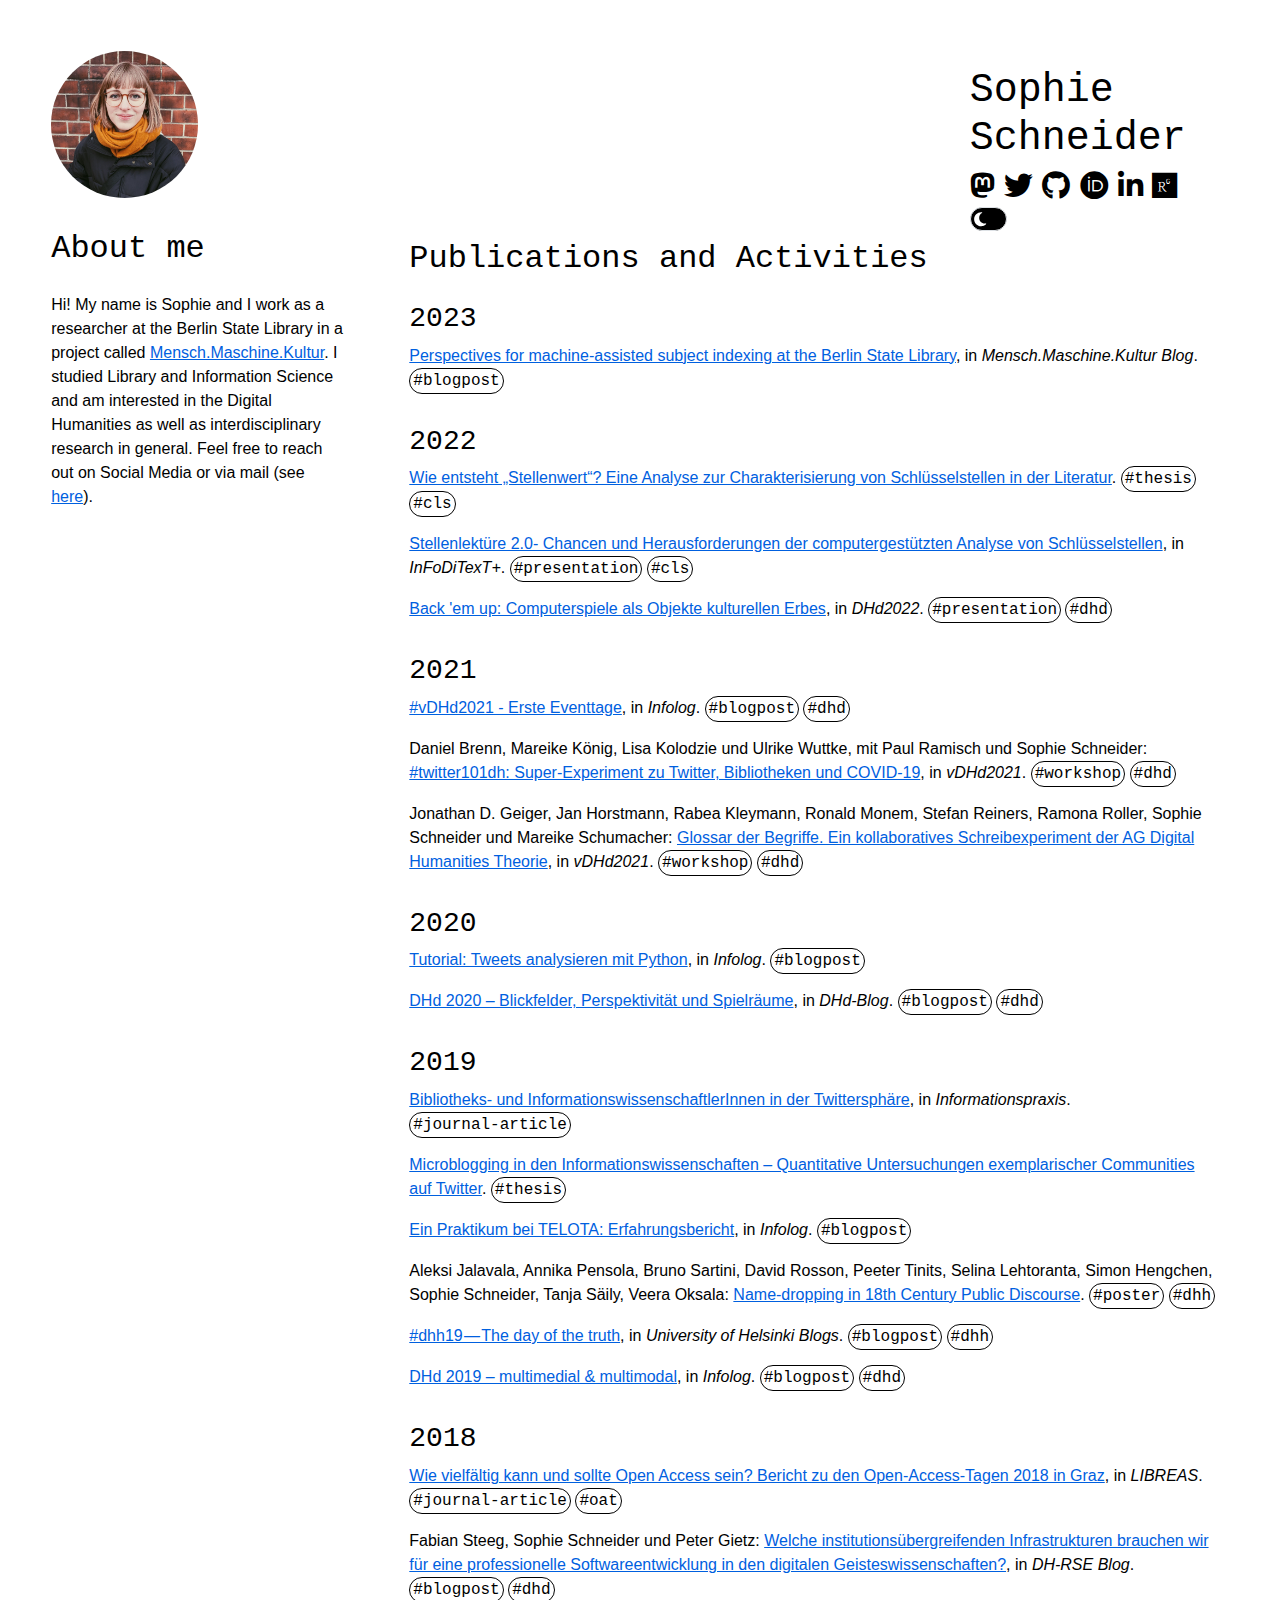
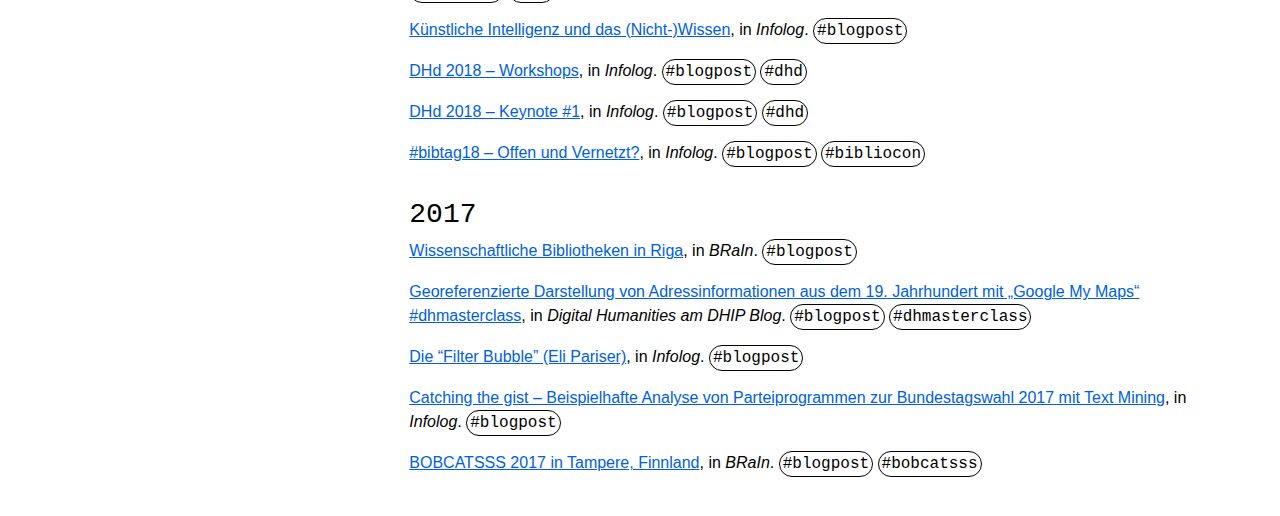
==== index.html @ f9957d4c "reset light-switch on reload using autocomplete=off (Firefox)" ====
<!doctype html>
<html lang="en">
  <head>
    <meta charset="utf-8">
    <meta name="viewport" content="width=device-width, initial-scale=1">
    <link href="https://cdn.jsdelivr.net/npm/bootstrap@5.1.3/dist/css/bootstrap.min.css" rel="stylesheet">
    <link href="https://cdnjs.cloudflare.com/ajax/libs/font-awesome/6.1.1/css/all.min.css" rel="stylesheet">
    <link rel="stylesheet" href="style.css">
    <title>Sophie Schneider</title>
  </head>
  <body class="light-mode">
    <div class="header">
      <h1 id="name">Sophie Schneider</h1>
      <div class="social-media-icons">
        <a class="internal-link light-mode" href='https://mastodon.social/@BibWiss' target='_blank'><i class='fa-brands fa-mastodon'></i></a>
        <a class="internal-link light-mode" href='https://twitter.com/bibwiss' target='_blank'><i class='fa-brands fa-twitter'></i></a>
        <a class="internal-link light-mode" href='https://github.com/bibwiss' target='_blank'><i class='fa-brands fa-github'></i></a>
        <a class="internal-link light-mode" href=' https://orcid.org/0000-0002-8303-1798 ' target='_blank'><i class='fa-brands fa-orcid'></i></a>
        <a class="internal-link light-mode" href='http://www.linkedin.com/in/sophie-schneider-b72428150' target='_blank'><i class='fa-brands fa-linkedin-in'></i></a>
        <a class="internal-link light-mode" href=' https://www.researchgate.net/profile/Sophie-Schneider-15 ' target='_blank'><i class='fa-brands fa-researchgate'></i></a>
        <div class="form-check form-switch">
          <input class="form-check-input" type="checkbox" role="switch" id="flexSwitchCheckDefault" class="light" autocomplete="off">
        </div>
      </div>
    </div>
    <div class="description-index">
    <img src="img/sophie_2020_profilbild.jpeg" alt="profile picture" id="img_profile">
    <figcaption class="bio-short">
      <h2>About me</h2>
      <p id="introduction">Hi! My name is Sophie and I work as a researcher at the Berlin State Library in a project called <a href="https://mmk.sbb.berlin/?lang=en" target="_blank">Mensch.Maschine.Kultur</a>. I studied Library and Information Science and am interested in the Digital Humanities as well as interdisciplinary research in general. Feel free to reach out on Social Media or via mail (see <a href="https://mmk.sbb.berlin/contact/?lang=en" target="_blank">here</a>).</p></figcaption>
    </div>
    <div class="container">

      <div id="app" class="row rounded firstrow"><h2>Publications and Activities</h2></div>
      
    <script src="index.js"></script>
    
  </body>
</html>
---- style.css ----
/*basic settings*/

body {
    padding: 4%;
    box-sizing: border-box;
    min-height: 100vh;
    font-family: Arial;
}

body.light-mode {
    background-color: white;
    color: black;
}

body.dark-mode {
    background-color: #15141a;
    color: white;
}

/*divs*/
.container{
    border-radius: 15px;
    width: 70%;
    margin-left: 30%;
}

.firstrow {
    margin-left: -1.2rem;
}

.row {
    font-family: Arial;
}

@media screen and (max-width: 700px)  {
    .description, .description-index {
        width: 100%!important;
        height: 100%!important;
        position: relative !important;
    }
    .container{
        width: 100%;
        margin-left: 0%;
    }
    .header{
        width: 40%!important;
    }
    .bio-short{
        margin: 2%;
        padding-top: 0rem !important;
    }
    .description > h1, .description > p {
        position: relative!important;
        float:none!important;
        margin-left: 4%!important;
        width: 95%!important;
    }

    #img_profile{
        margin-top: .5rem;
        width: 25% !important;
        height: 25% !important;
        margin-left: .5rem;
    }

    .social-media-icons {
        margin-top: 25%;
        width: 300%;
        margin-left: -140%;
    }

    .fa-brands {
        width: 8% !important;
        margin-right: .8rem !important;
    }
}

.description {
    width: 25%;
    height: 25%;
    position:fixed;
    word-wrap: break-word;
}

.description-index {
    width: 25%;
    height: 25%;
    margin-bottom: 3.5%;
}

.bio-short {
    float: left;
    padding-top: 1rem;
    font-family: Arial;
}

#introduction {
    padding-top: 1rem;
}

/*title/header*/

.header{
    float:right;
    width: 20%;
    margin-right: 2%;
}

h1, h2, h3, h4, h5, h6 {
    font-weight: 500;
    font-family: monospace;
    margin-top: 1rem;
}

/*links*/

a {
    color: #0060df;
}

a:hover, a.internal-link:hover, a.internal-link.dark-mode:hover {
    color: #0250bb;
}

a.internal-link {
    color:black;
}

a.internal-link.dark-mode {
    color: white
}

/*publication entries*/

.publisher {
    font-style: italic;
}

.hashtag {
    border-radius: 15px;
    border-width: thin;
    border-style: solid;
    padding: 3px;
    white-space: nowrap;
    font-family: monospace;
}

.hashtag::before {
    content: "#";
}

.hashtag.dark-mode {
    border-color: white;
}

.hashtag.light-mode {
    border-color: black;
}

.hashtag:hover {
    cursor:pointer;
}

/*filtering*/

.hide-pub {
    display: none;
}

.light-mode.active {
    color:white;
    background-color: black;
}

.dark-mode.active {
    color: #04141d;
    background-color: white;
}

/*images*/

#img_profile{
    height: 50%;
    width: 50%;
    border-radius: 50%;
    display: block;
    margin-right: auto;
}

/*buttons/icons*/

.social-buttons a {
    box-shadow: none;
}

.social-buttons a::after {
    content: "";
}

.social-buttons button {
    background-color: #30dcff;
    display: inline !important;
}

.social-buttons button:hover {
    background-color: white;
    color: #04141d;
}

.fa-brands {
    font-size: 1.8rem !important;
    margin-right: .3rem;
}

/*light-switch*/
/*light-mode*/
#flexSwitchCheckDefault {
    height: 1.5rem;
    width: 2.3rem;
    background-color: black;
    background-image: url("data:image/svg+xml, <svg xmlns='http://www.w3.org/2000/svg' viewBox='-100 -100 700 700' fill='white'><!--! Font Awesome Pro 6.4.0 by @fontawesome - https://fontawesome.com License - https://fontawesome.com/license (Commercial License) Copyright 2023 Fonticons, Inc. --><path d='M223.5 32C100 32 0 132.3 0 256S100 480 223.5 480c60.6 0 115.5-24.2 155.8-63.4c5-4.9 6.3-12.5 3.1-18.7s-10.1-9.7-17-8.5c-9.8 1.7-19.8 2.6-30.1 2.6c-96.9 0-175.5-78.8-175.5-176c0-65.8 36-123.1 89.3-153.3c6.1-3.5 9.2-10.5 7.7-17.3s-7.3-11.9-14.3-12.5c-6.3-.5-12.6-.8-19-.8z'/></svg>");
    background-origin: content-box;
}

/*dark-mode*/
input[type="checkbox"]:checked {
    height: 1.7rem;
    width: 3rem;
    background-color: white !important;
    border-color: white !important;
    background-image: url("data:image/svg+xml, <svg xmlns='http://www.w3.org/2000/svg' fill='%2304141d' viewBox='-100 -100 700 700'><!--! Font Awesome Pro 6.4.0 by @fontawesome - https://fontawesome.com License - https://fontawesome.com/license (Commercial License) Copyright 2023 Fonticons, Inc. --><path d='M361.5 1.2c5 2.1 8.6 6.6 9.6 11.9L391 121l107.9 19.8c5.3 1 9.8 4.6 11.9 9.6s1.5 10.7-1.6 15.2L446.9 256l62.3 90.3c3.1 4.5 3.7 10.2 1.6 15.2s-6.6 8.6-11.9 9.6L391 391 371.1 498.9c-1 5.3-4.6 9.8-9.6 11.9s-10.7 1.5-15.2-1.6L256 446.9l-90.3 62.3c-4.5 3.1-10.2 3.7-15.2 1.6s-8.6-6.6-9.6-11.9L121 391 13.1 371.1c-5.3-1-9.8-4.6-11.9-9.6s-1.5-10.7 1.6-15.2L65.1 256 2.8 165.7c-3.1-4.5-3.7-10.2-1.6-15.2s6.6-8.6 11.9-9.6L121 121 140.9 13.1c1-5.3 4.6-9.8 9.6-11.9s10.7-1.5 15.2 1.6L256 65.1 346.3 2.8c4.5-3.1 10.2-3.7 15.2-1.6zM160 256a96 96 0 1 1 192 0 96 96 0 1 1 -192 0zm224 0a128 128 0 1 0 -256 0 128 128 0 1 0 256 0z'/></svg>") !important;
    background-origin: content-box;
}
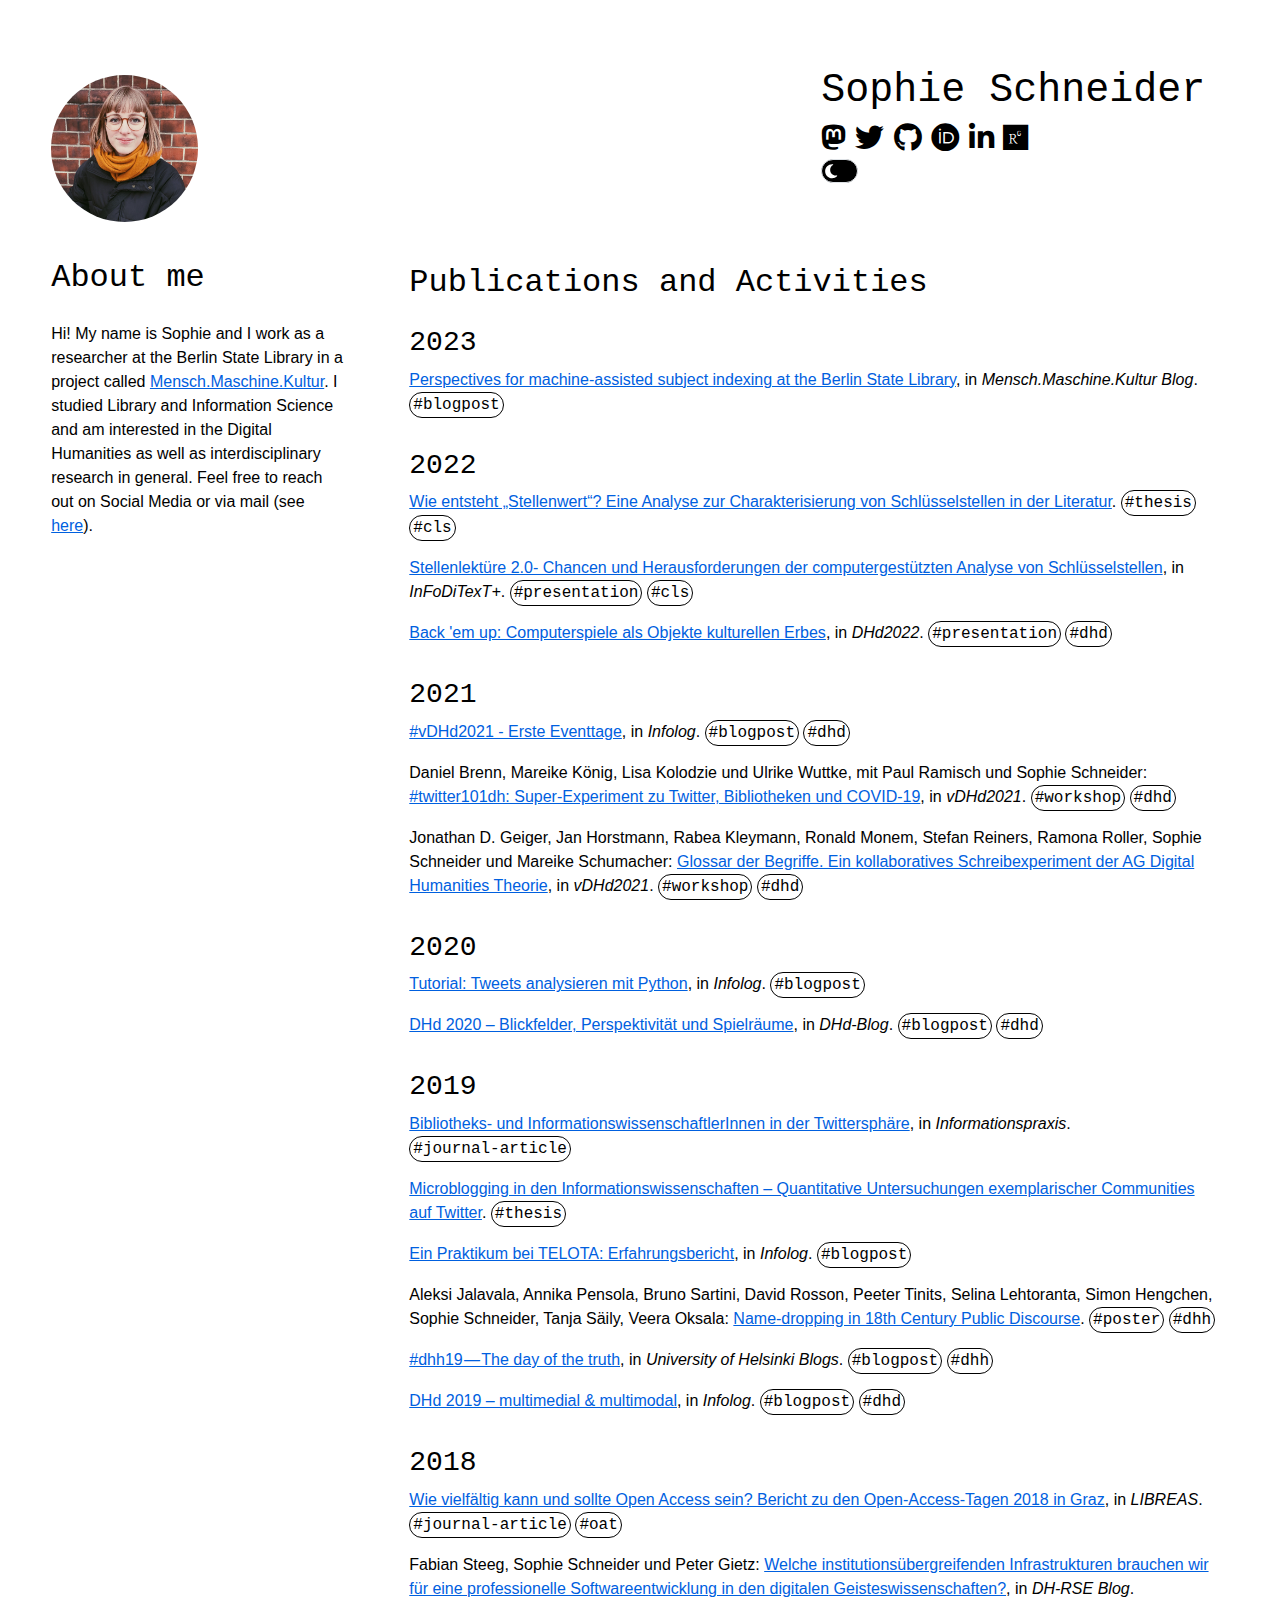
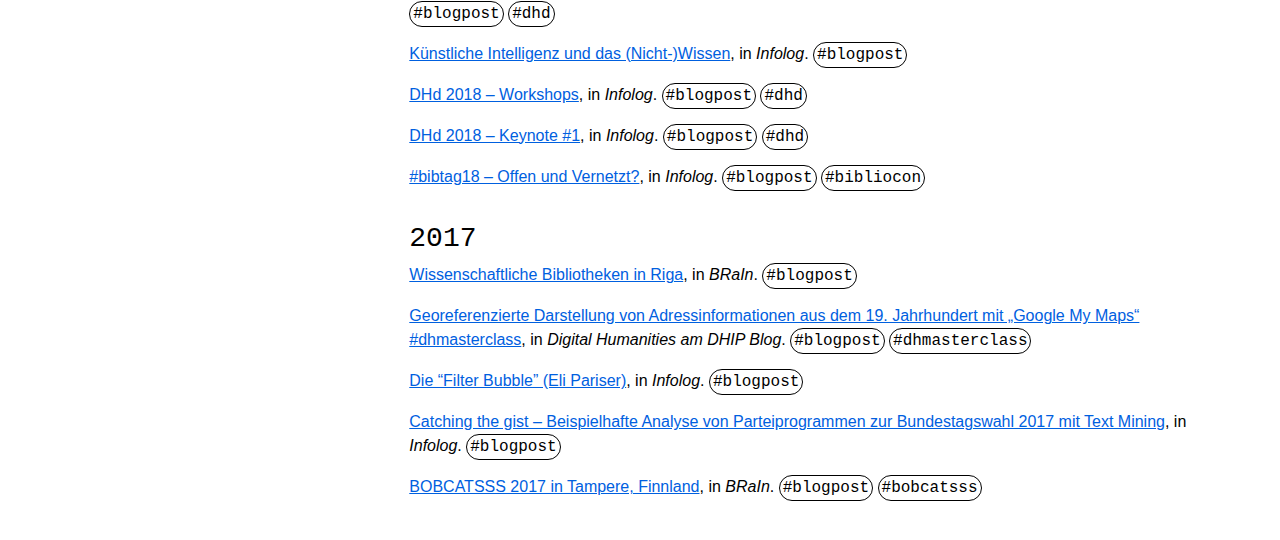
==== commit 4958d546: "update style for other display sizes" ====
--- a/index.html
+++ b/index.html
@@ -23,6 +23,7 @@
         </div>
       </div>
     </div>
+    <div class="content">
     <div class="description-index">
     <img src="img/sophie_2020_profilbild.jpeg" alt="profile picture" id="img_profile">
     <figcaption class="bio-short">
@@ -32,7 +33,8 @@
     <div class="container">
 
       <div id="app" class="row rounded firstrow"><h2>Publications and Activities</h2></div>
-      
+    </div>
+
     <script src="index.js"></script>
     
   </body>
--- a/style.css
+++ b/style.css
@@ -32,7 +32,7 @@
     font-family: Arial;
 }
 
-@media screen and (max-width: 700px)  {
+@media screen and (max-width: 480px)  {
     .description, .description-index {
         width: 100%!important;
         height: 100%!important;
@@ -57,7 +57,7 @@
     }
 
     #img_profile{
-        margin-top: .5rem;
+        margin-top: -1rem;
         width: 25% !important;
         height: 25% !important;
         margin-left: .5rem;
@@ -90,7 +90,7 @@
 
 .bio-short {
     float: left;
-    padding-top: 1rem;
+    padding-top: 1.3rem;
     font-family: Arial;
 }
 
@@ -98,12 +98,19 @@
     padding-top: 1rem;
 }
 
+@media screen and (min-width: 480px) and (max-width: 900px) {
+    .bio-short {padding-top: .5rem;}
+}
+
 /*title/header*/
 
 .header{
     float:right;
-    width: 20%;
     margin-right: 2%;
+}
+
+.content {
+    margin-top: 1.5rem;
 }
 
 h1, h2, h3, h4, h5, h6 {
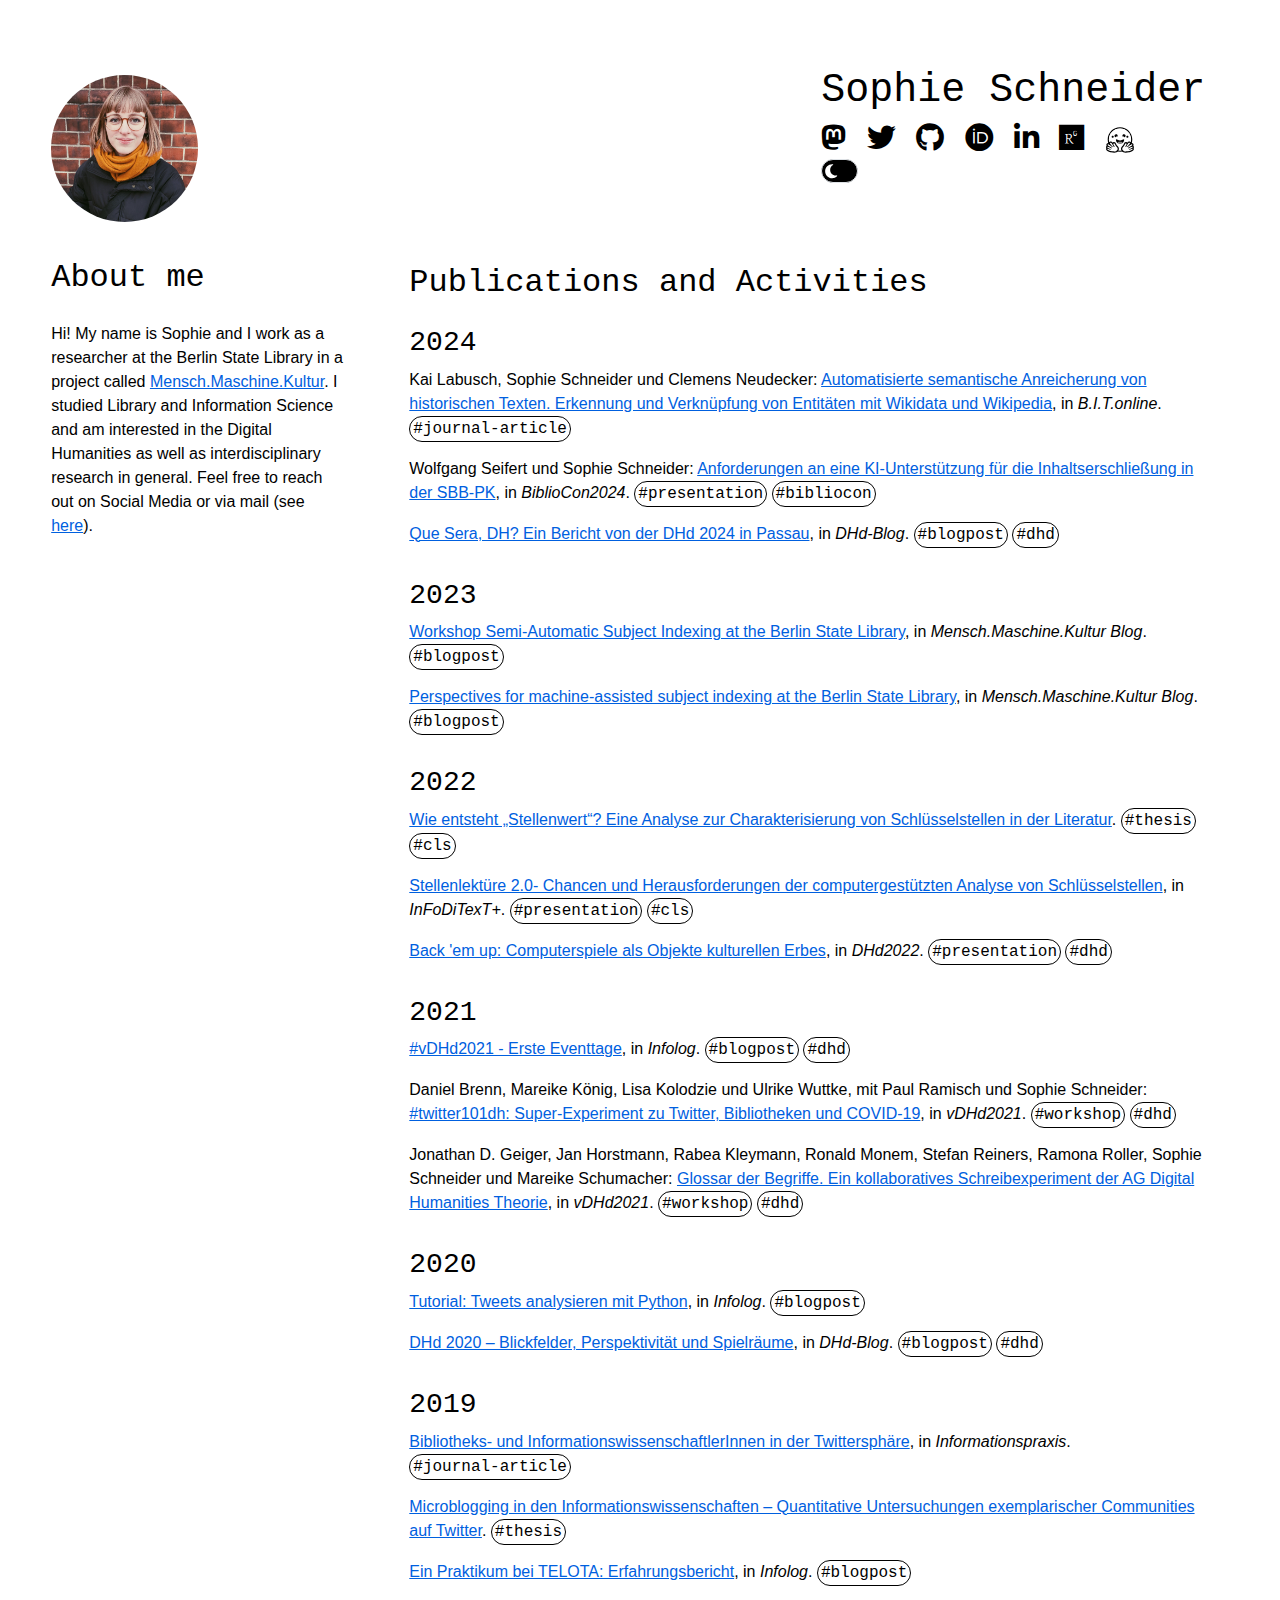
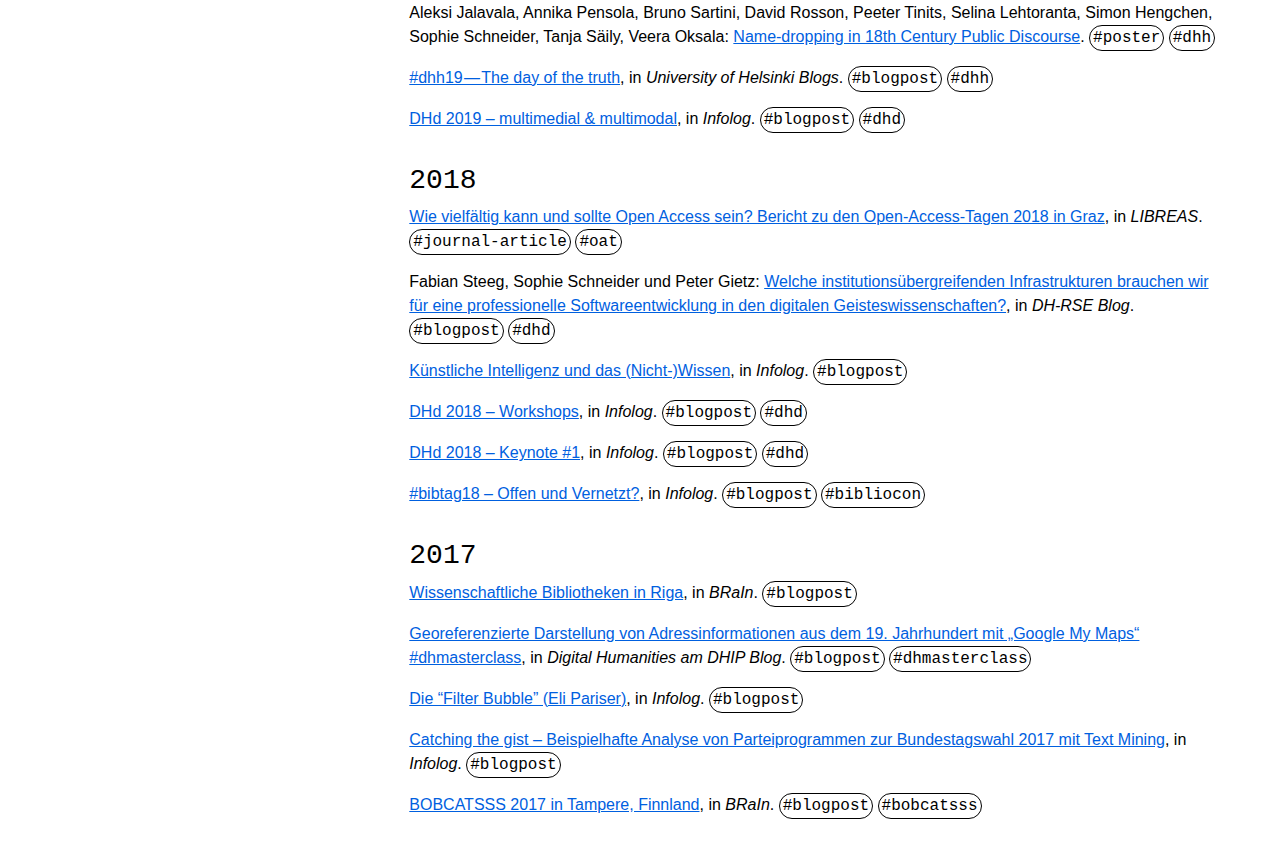
==== commit 202b1a07: "Add HuggingFace icon" ====
--- a/index.html
+++ b/index.html
@@ -18,6 +18,25 @@
         <a class="internal-link light-mode" href=' https://orcid.org/0000-0002-8303-1798 ' target='_blank'><i class='fa-brands fa-orcid'></i></a>
         <a class="internal-link light-mode" href='http://www.linkedin.com/in/sophie-schneider-b72428150' target='_blank'><i class='fa-brands fa-linkedin-in'></i></a>
         <a class="internal-link light-mode" href=' https://www.researchgate.net/profile/Sophie-Schneider-15 ' target='_blank'><i class='fa-brands fa-researchgate'></i></a>
+        <a class="internal-link light-mode" href='https://huggingface.co/bibwiss' target='_blank'>
+          <!-- start HF logo (svg) -->
+          <svg width="30" height="30" viewBox="0 0 500 463" fill="none" xmlns="http://www.w3.org/2000/svg">
+            <path class="path-hover" d="M496.592 369.699C500.563 381.093 499.61 393.227 494.315 403.778C490.503 411.48 485.05 417.441 478.379 422.769C470.331 429.099 460.324 434.48 448.253 439.65C433.852 445.77 416.274 451.52 408.226 453.63C387.63 458.958 367.829 462.334 347.762 462.493C319.066 462.756 294.34 456.004 276.762 438.753C267.656 439.861 258.443 440.494 249.178 440.494C240.389 440.494 231.706 439.967 223.076 438.912C205.445 456.057 180.825 462.756 152.234 462.493C132.168 462.334 112.366 458.958 91.7177 453.63C83.7229 451.52 66.145 445.77 51.7439 439.65C39.6723 434.48 29.6656 429.099 21.6708 422.769C14.9467 417.441 9.49334 411.48 5.68127 403.778C0.439661 393.227 -0.566304 381.093 3.45755 369.699C-0.248631 360.994 -1.20165 351.024 1.71035 339.998C3.03399 334.987 5.20476 330.344 7.95792 326.229C7.37552 324.067 6.89901 321.851 6.58134 319.424C4.56941 304.97 9.59923 291.781 19.0765 281.547C23.7357 276.43 28.7655 272.895 34.0071 270.627C30.1421 254.273 28.1302 237.445 28.1302 220.247C28.1302 98.5969 127.085 0 249.178 0C291.111 0 330.343 11.6058 363.805 31.8633C369.84 35.5561 375.77 39.5126 381.436 43.7329C384.242 45.8431 387.048 48.006 389.748 50.2744C392.501 52.49 395.201 54.8112 397.796 57.1851C405.632 64.3069 412.991 71.9562 419.715 80.133C421.992 82.8235 424.163 85.6194 426.28 88.4681C430.569 94.1128 434.54 99.9685 438.193 106.035C443.752 115.109 448.623 124.604 452.859 134.469C455.665 141.064 458.101 147.816 460.271 154.727C463.501 165.067 465.99 175.723 467.684 186.696C468.213 190.336 468.69 194.028 469.06 197.721C469.802 205.107 470.225 212.598 470.225 220.247C470.225 237.234 468.213 253.904 464.454 269.994C470.278 272.262 475.784 275.955 480.92 281.547C490.397 291.781 495.427 305.022 493.415 319.477C493.098 321.851 492.621 324.067 492.039 326.229C494.792 330.344 496.963 334.987 498.286 339.998C501.198 351.024 500.245 360.994 496.592 369.699Z" fill="white"/>
+            <path d="M433.839 221.75C433.839 120.838 351.531 39.0323 250 39.0323C148.469 39.0323 66.1613 120.838 66.1613 221.75C66.1613 322.662 148.469 404.468 250 404.468C351.531 404.468 433.839 322.662 433.839 221.75ZM45 221.75C45 109.222 136.782 18 250 18C363.218 18 455 109.222 455 221.75C455 334.278 363.218 425.5 250 425.5C136.782 425.5 45 334.278 45 221.75Z" fill="black"/>
+            <path d="M250 405.5C352.173 405.5 435 323.232 435 221.75C435 120.268 352.173 38 250 38C147.827 38 65 120.268 65 221.75C65 323.232 147.827 405.5 250 405.5Z" fill="white"/>
+            <path d="M202.198 404.174C216.789 383.118 215.755 367.316 195.735 347.627C175.715 327.943 164.062 299.145 164.062 299.145C164.062 299.145 159.709 282.419 149.794 283.958C139.88 285.497 132.6 310.492 153.368 325.783C174.135 341.069 149.232 351.456 141.242 337.099C133.252 322.741 111.435 285.831 100.121 278.772C88.8117 271.713 80.8483 275.668 83.5151 290.218C86.182 304.769 133.48 340.036 128.878 347.668C124.276 355.296 108.058 338.7 108.058 338.7C108.058 338.7 57.3079 293.255 46.2587 305.097C35.2096 316.94 54.641 326.863 82.3328 343.359C110.03 359.85 112.177 364.206 108.248 370.446C104.314 376.685 43.1836 325.971 37.4417 347.47C31.705 368.969 99.8291 375.209 95.6247 390.051C91.4203 404.899 47.6372 361.958 38.6823 378.689C29.7221 395.425 100.465 415.088 101.038 415.234C123.889 421.067 181.924 433.426 202.198 404.174Z" fill="white"/>
+            <path d="M90.9935 255C82.4744 255 74.8603 258.477 69.551 264.784C66.2675 268.69 62.8367 274.986 62.5578 284.414C58.985 283.394 55.5489 282.824 52.3391 282.824C44.183 282.824 36.8163 285.93 31.6069 291.573C24.9137 298.815 21.9407 307.715 23.2351 316.62C23.8508 320.861 25.2768 324.663 27.4079 328.182C22.9142 331.795 19.6044 336.826 18.0047 342.876C16.7524 347.619 15.4685 357.497 22.1722 367.673C21.746 368.337 21.3461 369.027 20.9725 369.733C16.9418 377.336 16.684 385.927 20.2411 393.928C25.6346 406.054 39.0368 415.608 65.0625 425.863C81.2536 432.242 96.0661 436.321 96.1976 436.357C117.603 441.874 136.962 444.677 153.721 444.677C184.525 444.677 206.578 435.301 219.27 416.811C239.697 387.036 236.776 359.803 210.346 333.552C195.717 319.026 185.993 297.607 183.967 292.906C179.884 278.986 169.086 263.513 151.138 263.513H151.133C149.622 263.513 148.096 263.633 146.592 263.869C138.73 265.097 131.858 269.595 126.949 276.361C121.65 269.814 116.504 264.606 111.847 261.667C104.827 257.243 97.813 255 90.9935 255ZM90.9935 275.917C93.6771 275.917 96.9553 277.051 100.57 279.331C111.794 286.406 133.452 323.403 141.382 337.793C144.039 342.614 148.581 344.654 152.669 344.654C160.783 344.654 167.118 336.638 153.411 326.451C132.8 311.124 140.03 286.072 149.87 284.529C150.301 284.461 150.727 284.43 151.138 284.43C160.083 284.43 164.03 299.751 164.03 299.751C164.03 299.751 175.595 328.616 195.465 348.346C215.334 368.08 216.36 383.919 201.879 405.024C192.002 419.415 173.096 421.292 153.721 421.292C133.626 421.292 112.99 417.772 101.445 414.796C100.877 414.65 30.7019 396.255 39.5946 379.48C41.089 376.661 43.5516 375.532 46.6509 375.532C59.1744 375.532 81.9535 394.054 91.746 394.054C93.935 394.054 95.5662 392.371 96.1976 390.112C100.555 374.522 32.6646 369.738 38.3633 348.189C39.3683 344.377 42.094 342.829 45.9248 342.834C62.4737 342.834 99.6021 371.756 107.385 371.756C107.979 371.756 108.405 371.584 108.637 371.218C112.536 364.964 110.74 359.872 83.257 343.343C55.7738 326.808 36.1428 317.588 47.114 305.718C48.3768 304.347 50.1659 303.741 52.3391 303.741C69.0248 303.746 108.447 339.398 108.447 339.398C108.447 339.398 119.087 350.395 125.523 350.395C127.001 350.395 128.259 349.815 129.111 348.382C133.673 340.737 86.7366 305.388 84.0898 290.804C82.2955 280.921 85.3474 275.917 90.9935 275.917Z" fill="black"/>
+            <path d="M296.9 404.174C282.31 383.118 283.343 367.316 303.363 347.627C323.383 327.943 335.037 299.145 335.037 299.145C335.037 299.145 339.39 282.419 349.304 283.958C359.219 285.497 366.498 310.492 345.731 325.783C324.963 341.069 349.866 351.456 357.856 337.099C365.846 322.741 387.663 285.831 398.978 278.772C410.287 271.713 418.25 275.668 415.583 290.218C412.916 304.769 365.618 340.036 370.22 347.668C374.822 355.296 391.041 338.7 391.041 338.7C391.041 338.7 441.791 293.255 452.84 305.097C463.889 316.94 444.457 326.863 416.766 343.359C389.068 359.85 386.921 364.206 390.85 370.446C394.784 376.685 455.915 325.971 461.657 347.47C467.393 368.969 399.269 375.209 403.474 390.051C407.678 404.899 451.461 361.958 460.416 378.689C469.376 395.425 398.633 415.088 398.06 415.234C375.209 421.067 317.175 433.426 296.9 404.174Z" fill="white"/>
+            <path d="M408.105 255C416.624 255 424.238 258.477 429.547 264.784C432.831 268.69 436.262 274.986 436.541 284.414C440.113 283.394 443.549 282.824 446.759 282.824C454.915 282.824 462.282 285.93 467.491 291.573C474.185 298.815 477.158 307.715 475.863 316.62C475.248 320.861 473.822 324.663 471.69 328.182C476.184 331.795 479.494 336.826 481.094 342.876C482.346 347.619 483.63 357.497 476.926 367.673C477.352 368.337 477.752 369.027 478.126 369.733C482.157 377.336 482.414 385.927 478.857 393.928C473.464 406.054 460.062 415.608 434.036 425.863C417.845 432.242 403.032 436.321 402.901 436.357C381.495 441.874 362.136 444.677 345.377 444.677C314.573 444.677 292.52 435.301 279.829 416.811C259.402 387.036 262.322 359.803 288.753 333.552C303.381 319.026 313.105 297.607 315.131 292.906C319.214 278.986 330.012 263.513 347.961 263.513H347.966C349.476 263.513 351.002 263.633 352.507 263.869C360.368 265.097 367.24 269.595 372.15 276.361C377.449 269.814 382.595 264.606 387.252 261.667C394.271 257.243 401.285 255 408.105 255ZM408.105 275.917C405.421 275.917 402.143 277.051 398.528 279.331C387.304 286.406 365.646 323.403 357.716 337.793C355.059 342.614 350.518 344.654 346.429 344.654C338.315 344.654 331.98 336.638 345.687 326.451C366.299 311.124 359.069 286.072 349.229 284.529C348.797 284.461 348.371 284.43 347.961 284.43C339.015 284.43 335.069 299.751 335.069 299.751C335.069 299.751 323.503 328.616 303.634 348.346C283.764 368.08 282.738 383.919 297.219 405.024C307.096 419.415 326.002 421.292 345.377 421.292C365.472 421.292 386.108 417.772 397.653 414.796C398.221 414.65 468.397 396.255 459.504 379.48C458.009 376.661 455.547 375.532 452.447 375.532C439.924 375.532 417.145 394.054 407.352 394.054C405.163 394.054 403.532 392.371 402.901 390.112C398.543 374.522 466.434 369.738 460.735 348.189C459.73 344.377 457.004 342.829 453.174 342.834C436.625 342.834 399.496 371.756 391.714 371.756C391.119 371.756 390.693 371.584 390.461 371.218C386.562 364.964 388.358 359.872 415.841 343.343C443.325 326.808 462.956 317.588 451.984 305.718C450.722 304.347 448.932 303.741 446.759 303.741C430.074 303.746 390.651 339.398 390.651 339.398C390.651 339.398 380.011 350.395 373.576 350.395C372.097 350.395 370.84 349.815 369.987 348.382C365.425 340.737 412.362 305.388 415.009 290.804C416.803 280.921 413.751 275.917 408.105 275.917Z" fill="black"/>
+            <path d="M319.277 228.901C319.277 205.236 288.585 241.304 250.637 241.465C212.692 241.306 182 205.238 182 228.901C182 244.591 189.507 270.109 209.669 285.591C213.681 271.787 235.726 260.729 238.877 262.317C243.364 264.578 243.112 270.844 250.637 276.365C258.163 270.844 257.911 264.58 262.398 262.317C265.551 260.729 287.594 271.787 291.605 285.591C311.767 270.109 319.275 244.591 319.275 228.903L319.277 228.901Z" fill="black"/>
+            <path class="path-hover" d="M262.4 262.315C257.913 264.576 258.165 270.842 250.639 276.363C243.114 270.842 243.366 264.578 238.879 262.315C235.726 260.727 213.683 271.785 209.672 285.589C219.866 293.417 233.297 298.678 250.627 298.806C250.631 298.806 250.635 298.806 250.641 298.806C250.646 298.806 250.65 298.806 250.656 298.806C267.986 298.68 281.417 293.417 291.611 285.589C287.6 271.785 265.555 260.727 262.404 262.315H262.4Z" fill="grey"/>
+            <path d="M373 196C382.389 196 390 188.389 390 179C390 169.611 382.389 162 373 162C363.611 162 356 169.611 356 179C356 188.389 363.611 196 373 196Z" fill="black"/>
+            <path d="M128 196C137.389 196 145 188.389 145 179C145 169.611 137.389 162 128 162C118.611 162 111 169.611 111 179C111 188.389 118.611 196 128 196Z" fill="black"/>
+            <path d="M313.06 171.596C319.796 173.968 322.476 187.779 329.281 184.171C342.167 177.337 347.06 161.377 340.208 148.524C333.356 135.671 317.354 130.792 304.467 137.626C291.58 144.46 286.688 160.419 293.54 173.272C296.774 179.339 307.039 169.475 313.06 171.596Z" fill="black"/>
+            <path d="M188.554 171.596C181.818 173.968 179.138 187.779 172.334 184.171C159.447 177.337 154.555 161.377 161.407 148.524C168.259 135.671 184.26 130.792 197.147 137.626C210.034 144.46 214.926 160.419 208.074 173.272C204.84 179.339 194.575 169.475 188.554 171.596Z" fill="black"/>
+          </svg>
+          <!-- end HF logo (svg) -->
+        </a>
         <div class="form-check form-switch">
           <input class="form-check-input" type="checkbox" role="switch" id="flexSwitchCheckDefault" class="light" autocomplete="off">
         </div>
--- a/style.css
+++ b/style.css
@@ -1,10 +1,15 @@
 /*basic settings*/
+
+html, body {
+    overflow-x: hidden;
+  }
 
 body {
     padding: 4%;
     box-sizing: border-box;
     min-height: 100vh;
     font-family: Arial;
+    position: relative;
 }
 
 body.light-mode {
@@ -69,7 +74,7 @@
         margin-left: -140%;
     }
 
-    .fa-brands {
+    .fa-brands, .fa-regular, svg {
         width: 8% !important;
         margin-right: .8rem !important;
     }
@@ -214,10 +219,19 @@
     color: #04141d;
 }
 
-.fa-brands {
+.fa-brands, .fa-regular, svg {
     font-size: 1.8rem !important;
-    margin-right: .3rem;
-}
+    margin-right: 1rem;
+}
+
+/*HF logo (svg)*/
+svg {
+    vertical-align: bottom;
+    }
+    
+svg:hover .path-hover {
+    fill: #0250bb;
+    }
 
 /*light-switch*/
 /*light-mode*/
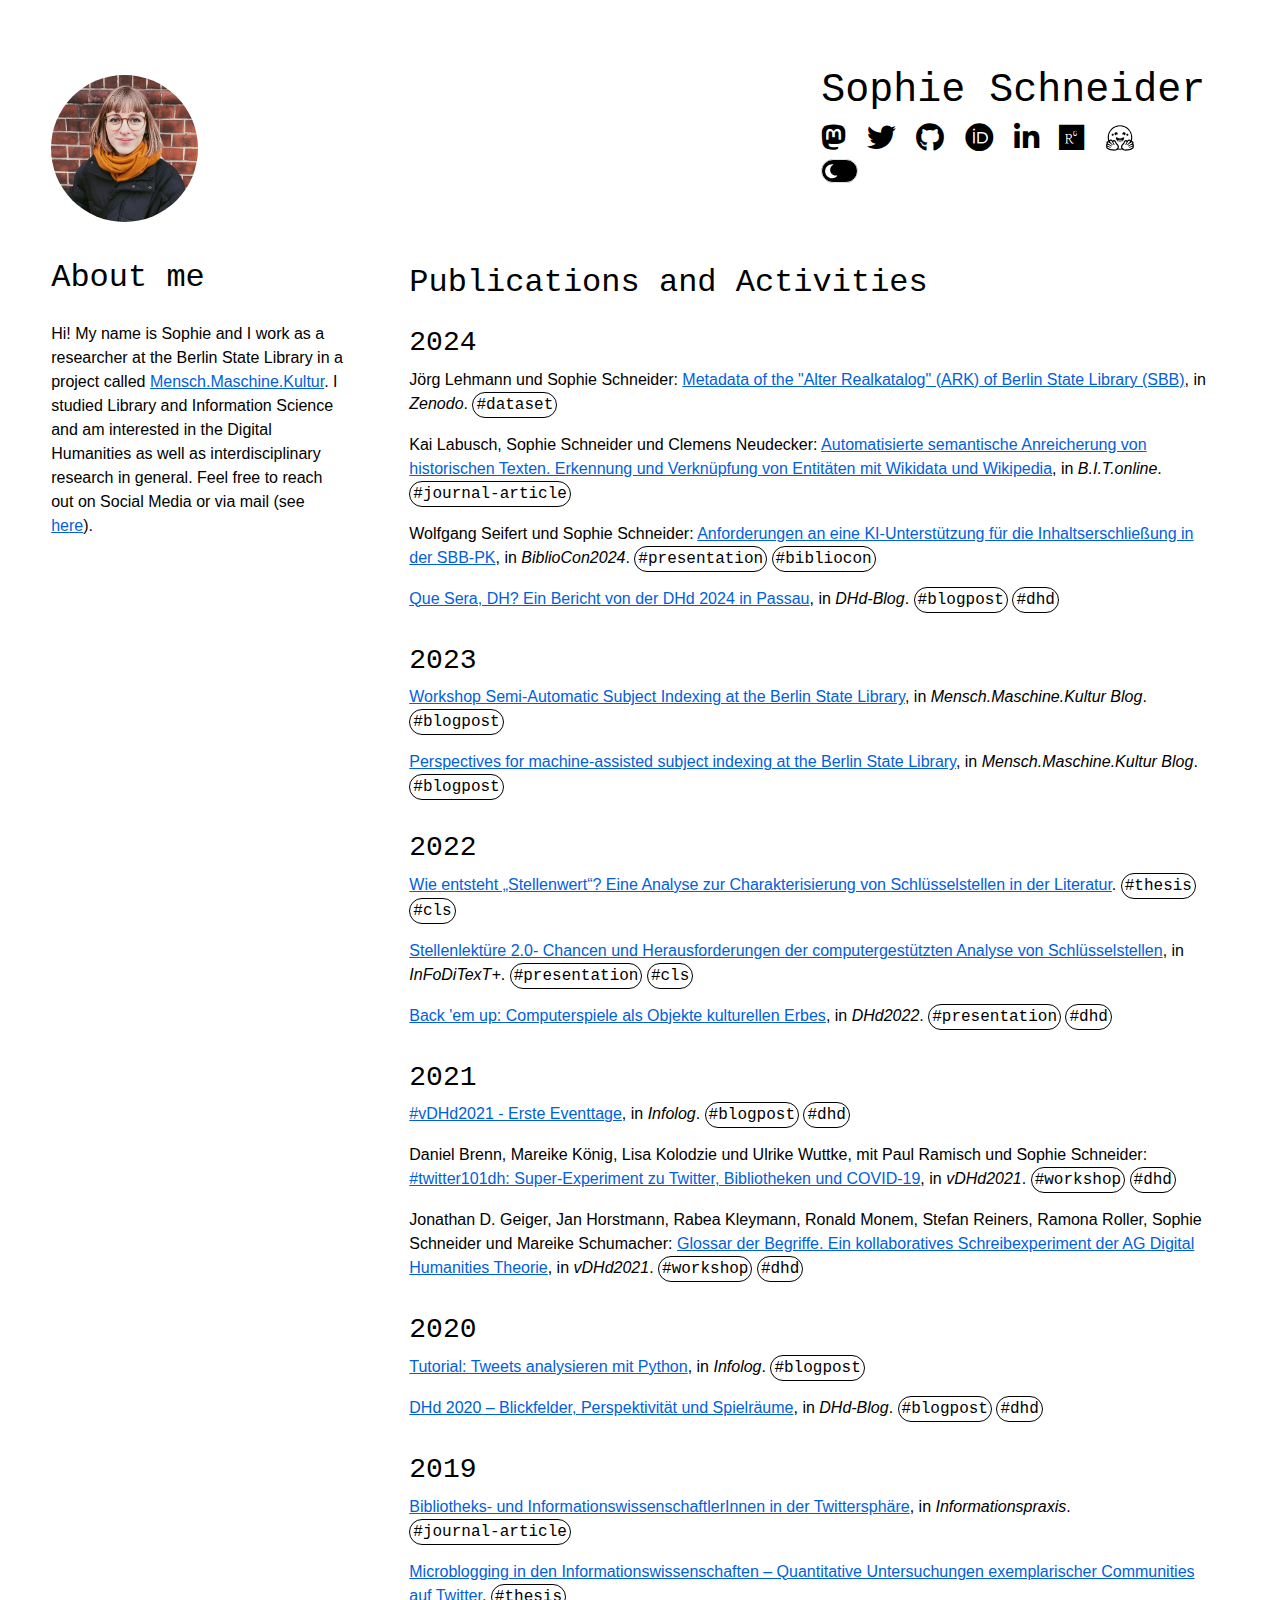
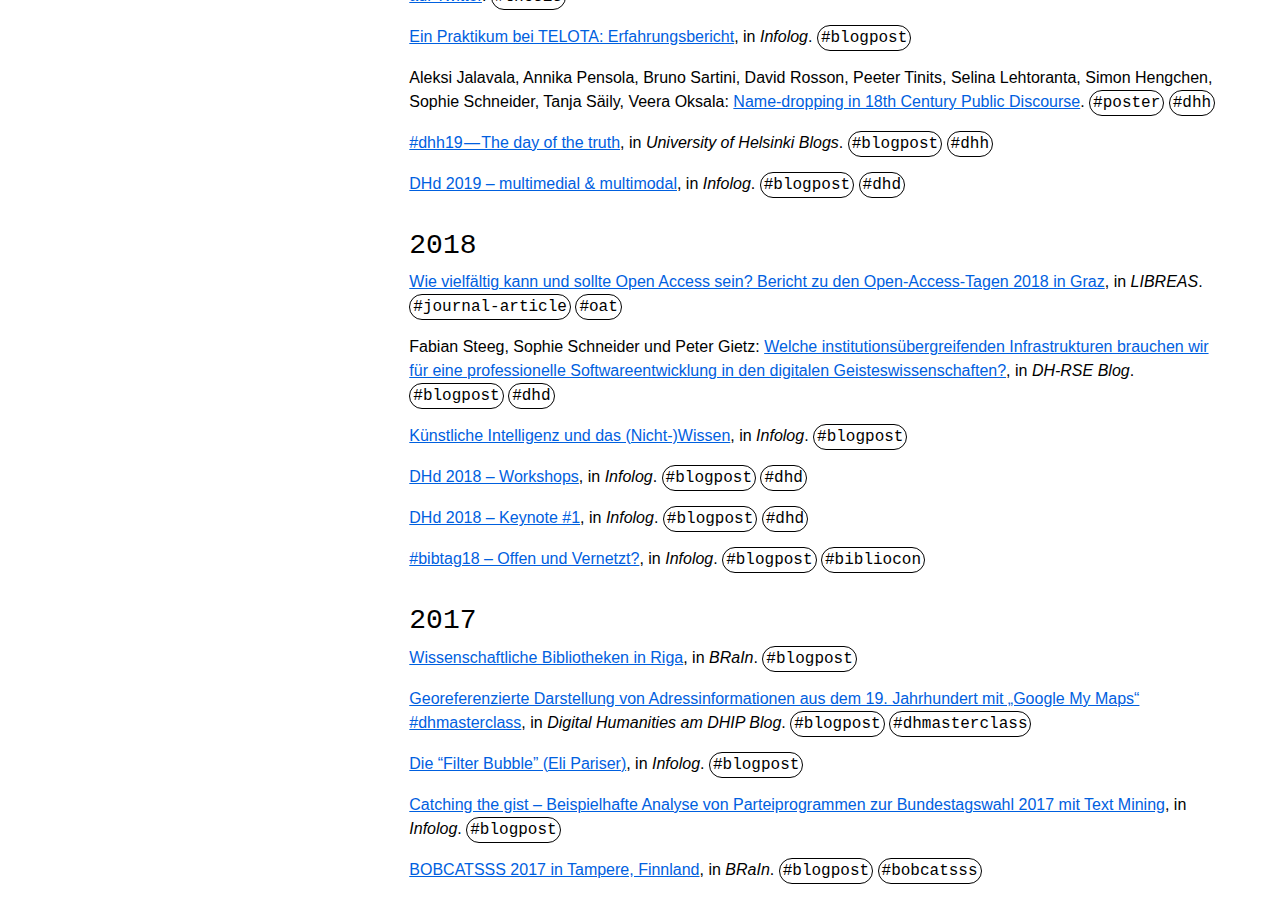
==== commit 8f521162: "Add easter egg" ====
--- a/index.html
+++ b/index.html
@@ -44,7 +44,8 @@
     </div>
     <div class="content">
     <div class="description-index">
-    <img src="img/sophie_2020_profilbild.jpeg" alt="profile picture" id="img_profile">
+	<img src="img/sophie_2020_profilbild.jpeg" alt="profile picture" tabindex="0" id="img_profile"> 
+    <img src="img/sophie_2020_profilbild.jpeg" alt="profile picture" tabindex="0" id="transp">
     <figcaption class="bio-short">
       <h2>About me</h2>
       <p id="introduction">Hi! My name is Sophie and I work as a researcher at the Berlin State Library in a project called <a href="https://mmk.sbb.berlin/?lang=en" target="_blank">Mensch.Maschine.Kultur</a>. I studied Library and Information Science and am interested in the Digital Humanities as well as interdisciplinary research in general. Feel free to reach out on Social Media or via mail (see <a href="https://mmk.sbb.berlin/contact/?lang=en" target="_blank">here</a>).</p></figcaption>
--- a/style.css
+++ b/style.css
@@ -66,7 +66,7 @@
         width: 25% !important;
         height: 25% !important;
         margin-left: .5rem;
-    }
+    } 
 
     .social-media-icons {
         margin-top: 25%;
@@ -191,12 +191,154 @@
 
 /*images*/
 
-#img_profile{
-    height: 50%;
-    width: 50%;
+@-moz-keyframes spin { 
+    0% {
+        -moz-transform: rotate(0deg);
+    }
+    100% {
+        -moz-transform: rotate(360deg); 
+    } 
+}
+@-webkit-keyframes spin { 
+    0% {
+        -webkit-transform: rotate(0deg);
+    }
+    100% {
+        -webkit-transform: rotate(360deg); 
+    }  
+}
+@keyframes spin { 
+    0% {
+        transform: rotate(0deg);
+    }
+    100% {
+        transform: rotate(360deg); 
+    } 
+}
+
+@-moz-keyframes spin_back { 
+    0% {
+        -moz-transform: rotate(0deg);
+    }
+    100% {
+        -moz-transform: rotate(-360deg); 
+    } 
+}
+@-webkit-keyframes spin_back {
+	0% {
+        -webkit-transform: rotate(0deg);
+    }
+    100% {
+        -webkit-transform: rotate(-360deg); 
+    } 
+}
+@keyframes spin_back { 
+    0% {
+        transform: rotate(0deg);
+    }
+    100% {
+        transform: rotate(-360deg);
+    } 
+}
+
+@-moz-keyframes move {
+    0% {
+        top: 10vh; 
+        left: 4vw; 
+    }
+    25% {
+        top: 10vh; 
+        left: 87.5vw;
+    }
+    50% {
+        top: 74.0vh; 
+        left: 87.5vw;
+    }
+    75% {
+        top: 74.0vh; 
+        left: 4vw; 
+    }
+    100% {
+        top: 10vh; 
+        left: 4vw; 
+    }
+}
+@-webkit-keyframes move {
+    0% {
+        top: 10vh; 
+        left: 4vw; 
+    }
+    25% {
+        top: 10vh; 
+        left: 87.5vw;
+    }
+    50% {
+        top: 74.0vh; 
+        left: 87.5vw;
+    }
+    75% {
+        top: 74.0vh; 
+        left: 4vw; 
+    }
+    100% {
+        top: 10vh; 
+        left: 4vw; 
+    }
+} 
+@keyframes move {
+    0% {
+        top: 10vh; 
+        left: 4vw; 
+    }
+    25% {
+        top: 10vh; 
+        left: 87.5vw; 
+    }
+    50% {
+        top: 74.0vh; 
+        left: 87.5vw; 
+    }
+    75% {
+        top: 74.0vh; 
+        left: 4vw; 
+    }
+    100% {
+        top: 10vh; 
+        left: 4vw; 
+    }
+}
+
+#transp {
+	opacity: 0%;
+	position: relative;
+	height: 50%;
+	width: 50%;
+    border-radius: 50%; 
+    animation: none; 
+	z-index: -1;
+}
+
+#img_profile {
+	position: absolute;
+	height: auto;
+	width: 11.5%;
     border-radius: 50%;
-    display: block;
-    margin-right: auto;
+	margin-top: auto;
+	margin-left: auto; 
+	transition: transform 0.5s; 
+    animation: none;
+}
+
+#img_profile:hover {
+    -webkit-animation: spin 4s linear infinite;
+    -moz-animation: spin 4s linear infinite;
+    animation: spin 4s linear infinite;
+}
+
+#img_profile:focus {
+    -webkit-animation: move 20s ease-in-out infinite, spin_back 3s linear infinite;
+    -moz-animation: move 20s ease-in-out infinite, spin_back 3s linear infinite;
+    animation: move 20s ease-in-out infinite, spin_back 3s linear infinite;
 }
 
 /*buttons/icons*/
@@ -226,7 +368,7 @@
 
 /*HF logo (svg)*/
 svg {
-    vertical-align: bottom;
+    vertical-align: top !important;
     }
     
 svg:hover .path-hover {
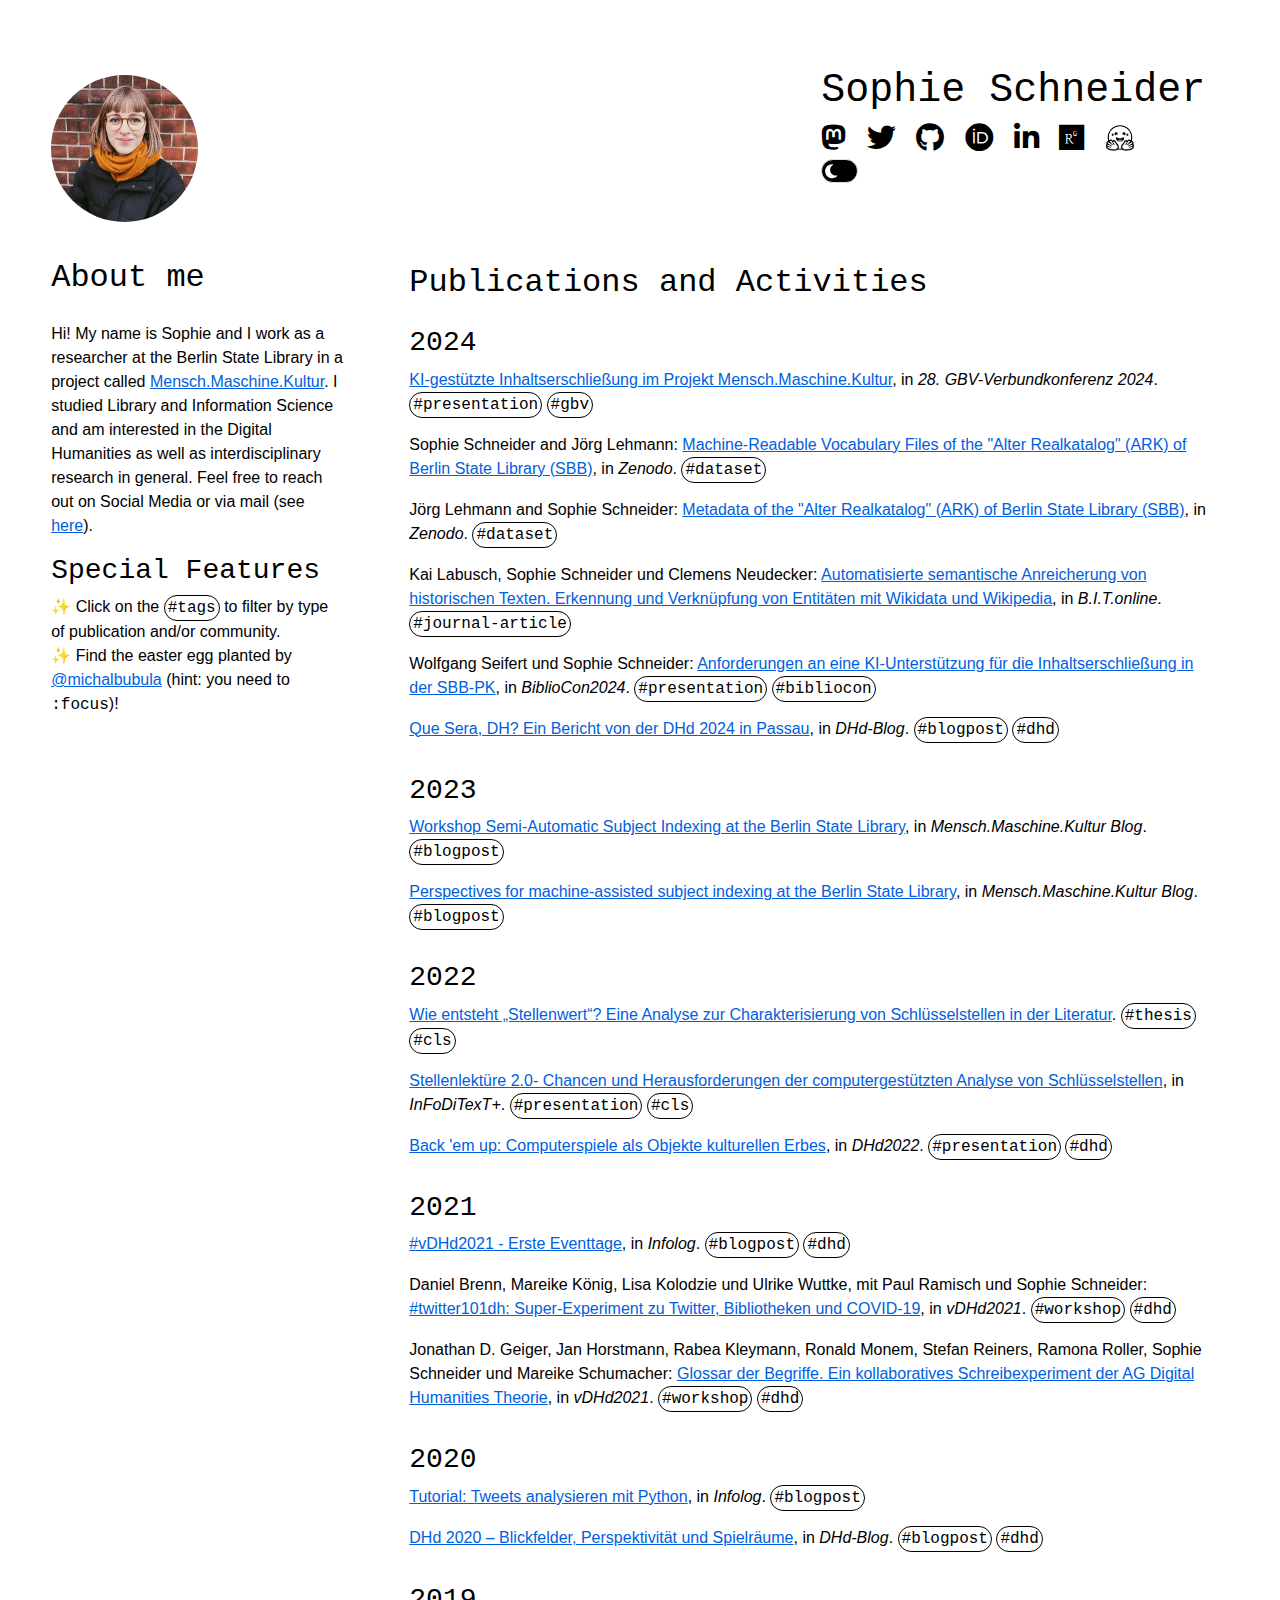
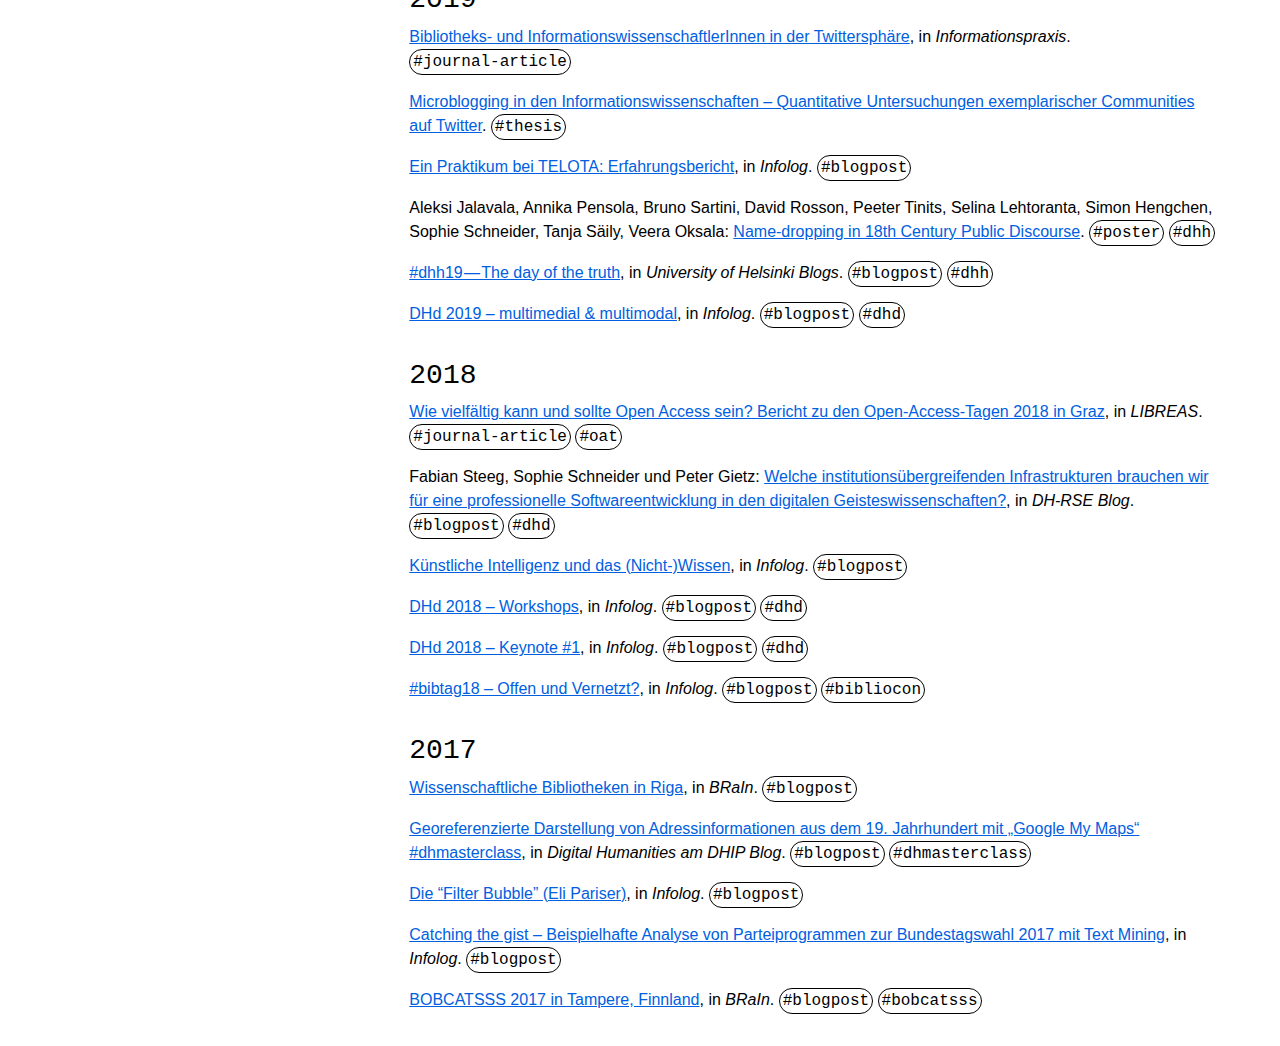
==== commit 37fba36e: "Add Special Features section" ====
--- a/index.html
+++ b/index.html
@@ -12,7 +12,7 @@
     <div class="header">
       <h1 id="name">Sophie Schneider</h1>
       <div class="social-media-icons">
-        <a class="internal-link light-mode" href='https://mastodon.social/@BibWiss' target='_blank'><i class='fa-brands fa-mastodon'></i></a>
+        <a class="internal-link light-mode" href='https://fedihum.org/@bibwiss' target='_blank'><i class='fa-brands fa-mastodon'></i></a>
         <a class="internal-link light-mode" href='https://twitter.com/bibwiss' target='_blank'><i class='fa-brands fa-twitter'></i></a>
         <a class="internal-link light-mode" href='https://github.com/bibwiss' target='_blank'><i class='fa-brands fa-github'></i></a>
         <a class="internal-link light-mode" href=' https://orcid.org/0000-0002-8303-1798 ' target='_blank'><i class='fa-brands fa-orcid'></i></a>
@@ -48,7 +48,9 @@
     <img src="img/sophie_2020_profilbild.jpeg" alt="profile picture" tabindex="0" id="transp">
     <figcaption class="bio-short">
       <h2>About me</h2>
-      <p id="introduction">Hi! My name is Sophie and I work as a researcher at the Berlin State Library in a project called <a href="https://mmk.sbb.berlin/?lang=en" target="_blank">Mensch.Maschine.Kultur</a>. I studied Library and Information Science and am interested in the Digital Humanities as well as interdisciplinary research in general. Feel free to reach out on Social Media or via mail (see <a href="https://mmk.sbb.berlin/contact/?lang=en" target="_blank">here</a>).</p></figcaption>
+      <p id="introduction">Hi! My name is Sophie and I work as a researcher at the Berlin State Library in a project called <a href="https://mmk.sbb.berlin/?lang=en" target="_blank">Mensch.Maschine.Kultur</a>. I studied Library and Information Science and am interested in the Digital Humanities as well as interdisciplinary research in general. Feel free to reach out on Social Media or via mail (see <a href="https://mmk.sbb.berlin/contact/?lang=en" target="_blank">here</a>).</p>
+      <h3>Special Features</h3>
+      <p>✨ Click on the <span class="hashtag hashtag-journal-article light-mode">tags</span> to filter by type of publication and/or community. <br>✨ Find the easter egg planted by <a href="https://github.com/michalbubula" target="_blank">@michalbubula</a> (hint: you need to <span style="font-family: monospace;">:focus</span>)!</p></figcaption>
     </div>
     <div class="container">
 
--- a/style.css
+++ b/style.css
@@ -63,8 +63,8 @@
 
     #img_profile{
         margin-top: -1rem;
-        width: 25% !important;
-        height: 25% !important;
+        width: 20% !important;
+        /*height: 25% !important;*/
         margin-left: .5rem;
     } 
 
@@ -216,6 +216,7 @@
     } 
 }
 
+@media screen and (min-width: 480px) {
 @-moz-keyframes spin_back { 
     0% {
         -moz-transform: rotate(0deg);
@@ -306,6 +307,13 @@
         top: 10vh; 
         left: 4vw; 
     }
+}
+
+#img_profile:focus {
+    -webkit-animation: move 20s ease-in-out infinite, spin_back 3s linear infinite;
+    -moz-animation: move 20s ease-in-out infinite, spin_back 3s linear infinite;
+    animation: move 20s ease-in-out infinite, spin_back 3s linear infinite;
+}
 }
 
 #transp {
@@ -335,12 +343,6 @@
     animation: spin 4s linear infinite;
 }
 
-#img_profile:focus {
-    -webkit-animation: move 20s ease-in-out infinite, spin_back 3s linear infinite;
-    -moz-animation: move 20s ease-in-out infinite, spin_back 3s linear infinite;
-    animation: move 20s ease-in-out infinite, spin_back 3s linear infinite;
-}
-
 /*buttons/icons*/
 
 .social-buttons a {
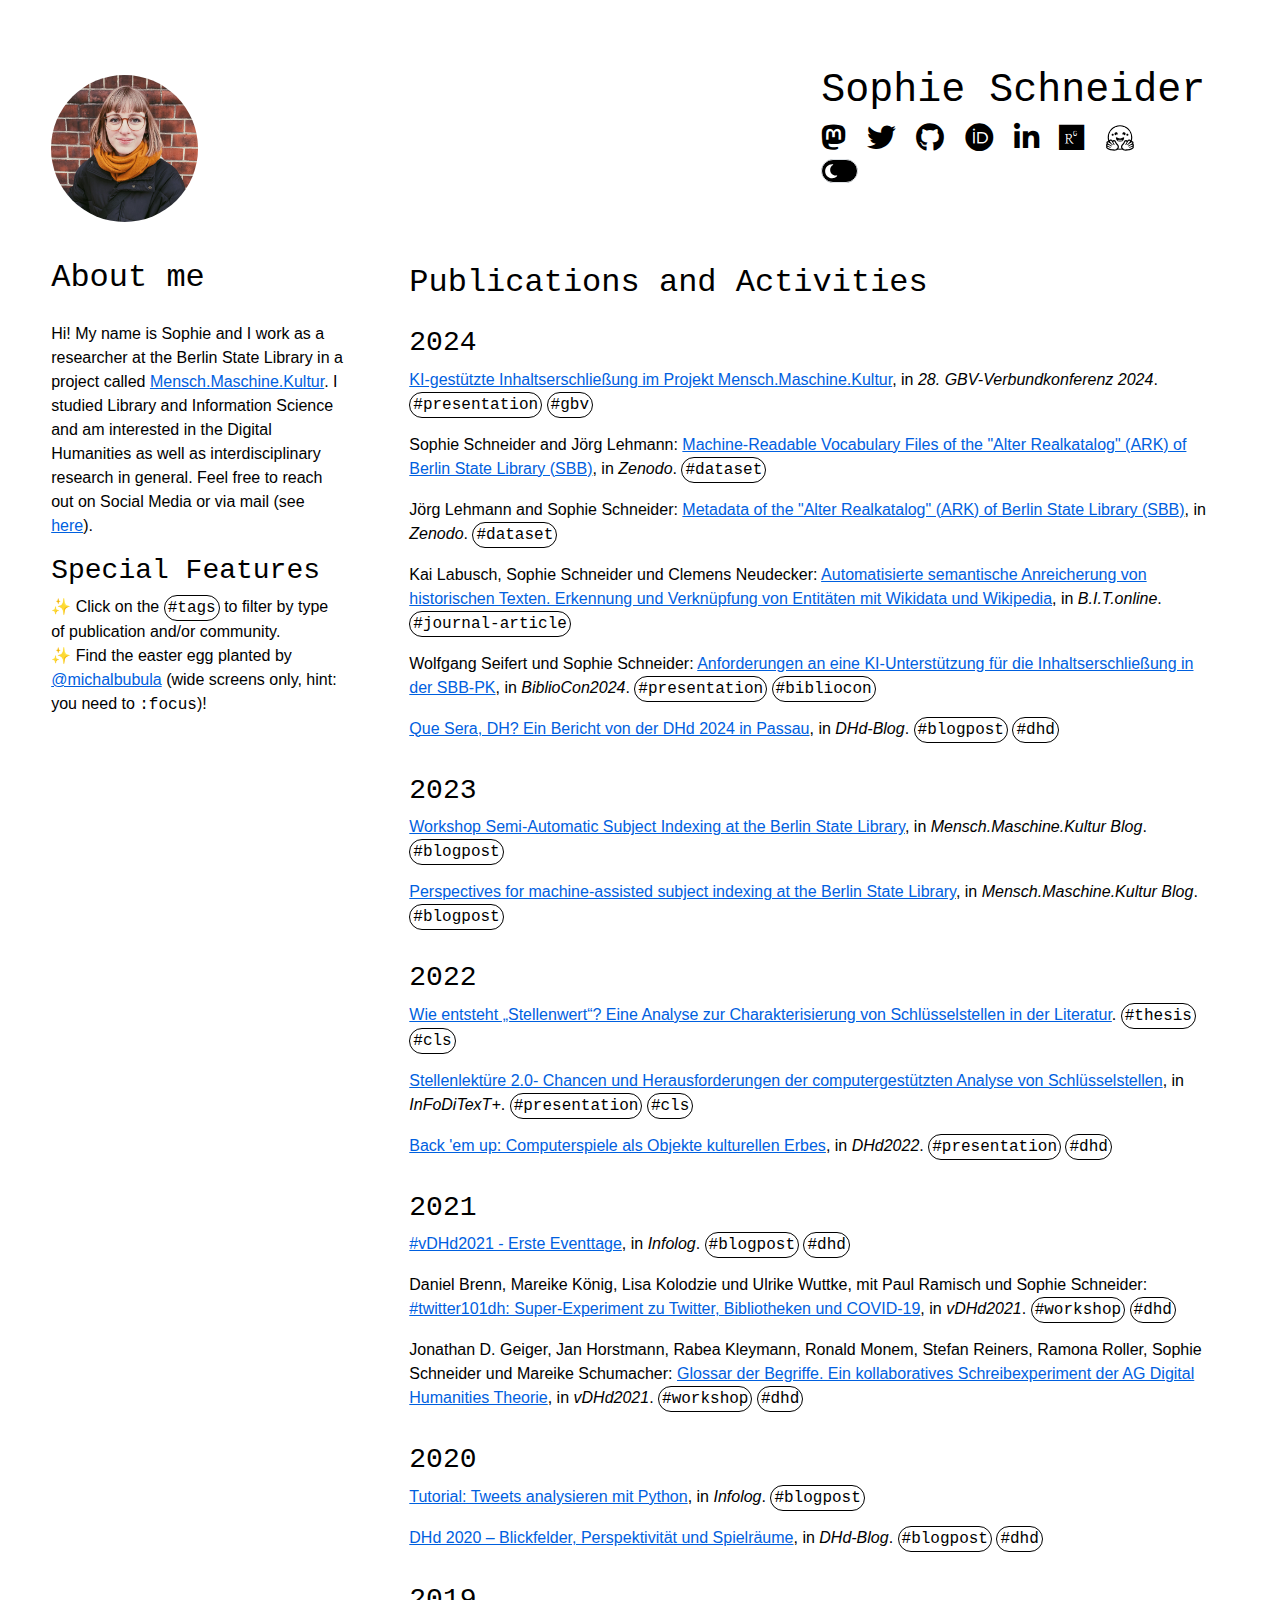
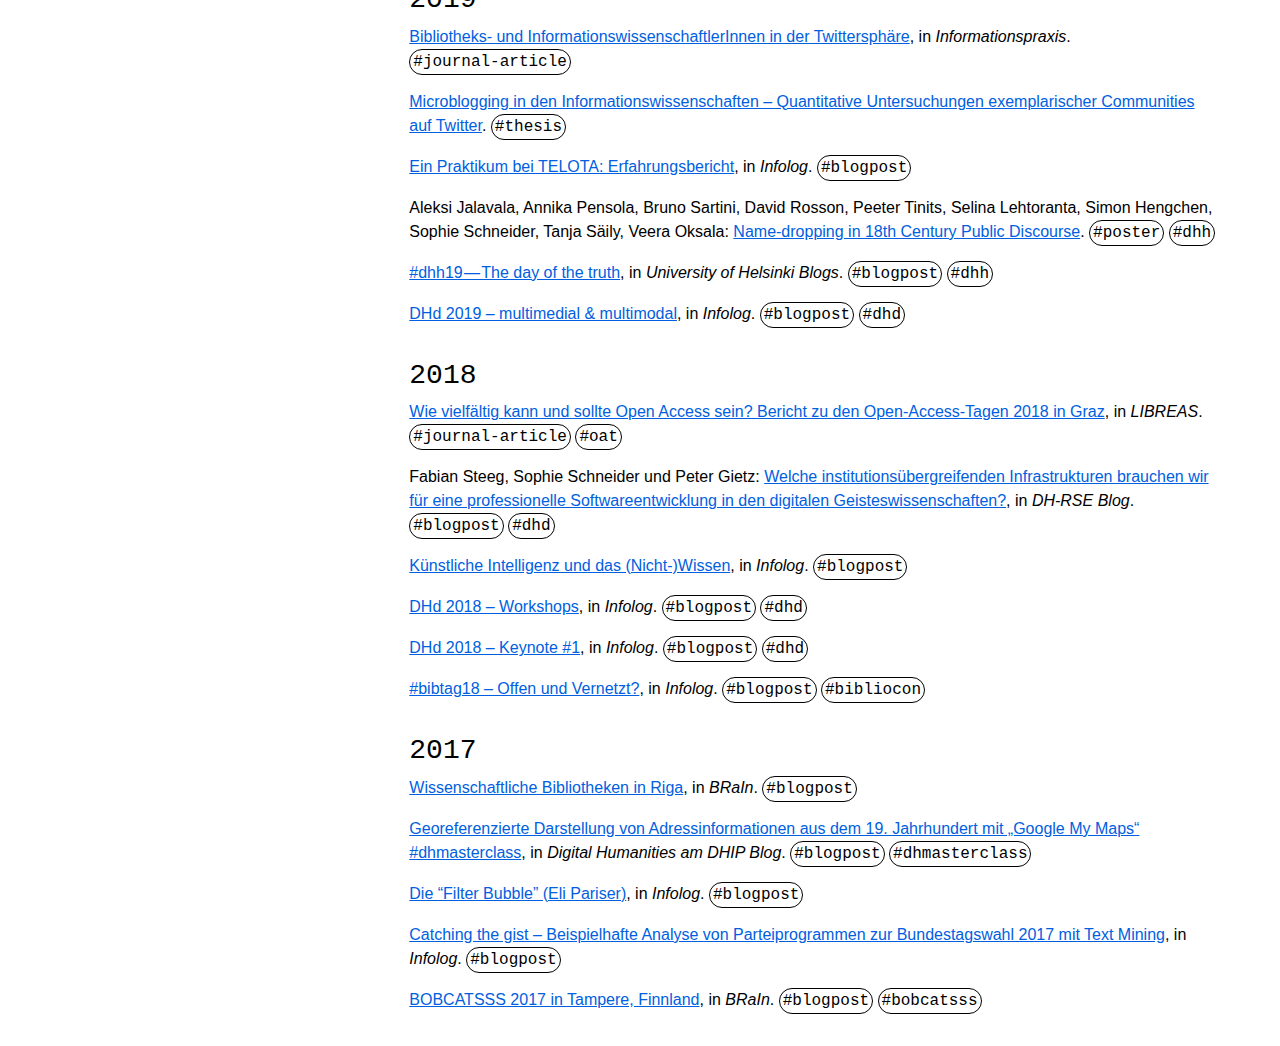
==== commit 68ca6af2: "Update index.html" ====
--- a/index.html
+++ b/index.html
@@ -50,7 +50,7 @@
       <h2>About me</h2>
       <p id="introduction">Hi! My name is Sophie and I work as a researcher at the Berlin State Library in a project called <a href="https://mmk.sbb.berlin/?lang=en" target="_blank">Mensch.Maschine.Kultur</a>. I studied Library and Information Science and am interested in the Digital Humanities as well as interdisciplinary research in general. Feel free to reach out on Social Media or via mail (see <a href="https://mmk.sbb.berlin/contact/?lang=en" target="_blank">here</a>).</p>
       <h3>Special Features</h3>
-      <p>✨ Click on the <span class="hashtag hashtag-journal-article light-mode">tags</span> to filter by type of publication and/or community. <br>✨ Find the easter egg planted by <a href="https://github.com/michalbubula" target="_blank">@michalbubula</a> (hint: you need to <span style="font-family: monospace;">:focus</span>)!</p></figcaption>
+      <p>✨ Click on the <span class="hashtag hashtag-journal-article light-mode">tags</span> to filter by type of publication and/or community. <br>✨ Find the easter egg planted by <a href="https://github.com/michalbubula" target="_blank">@michalbubula</a> (wide screens only, hint: you need to <span style="font-family: monospace;">:focus</span>)!</p></figcaption>
     </div>
     <div class="container">
 
--- a/style.css
+++ b/style.css
@@ -313,7 +313,6 @@
     -webkit-animation: move 20s ease-in-out infinite, spin_back 3s linear infinite;
     -moz-animation: move 20s ease-in-out infinite, spin_back 3s linear infinite;
     animation: move 20s ease-in-out infinite, spin_back 3s linear infinite;
-}
 }
 
 #transp {
@@ -325,6 +324,19 @@
     animation: none; 
 	z-index: -1;
 }
+}
+
+@media screen and (max-width: 480px) {
+#transp {
+	opacity: 0%;
+	position: relative;
+	height: 50%;
+	width: 50%;
+    border-radius: 50%; 
+    animation: none; 
+	z-index: -1;
+    display: none;
+}}
 
 #img_profile {
 	position: absolute;
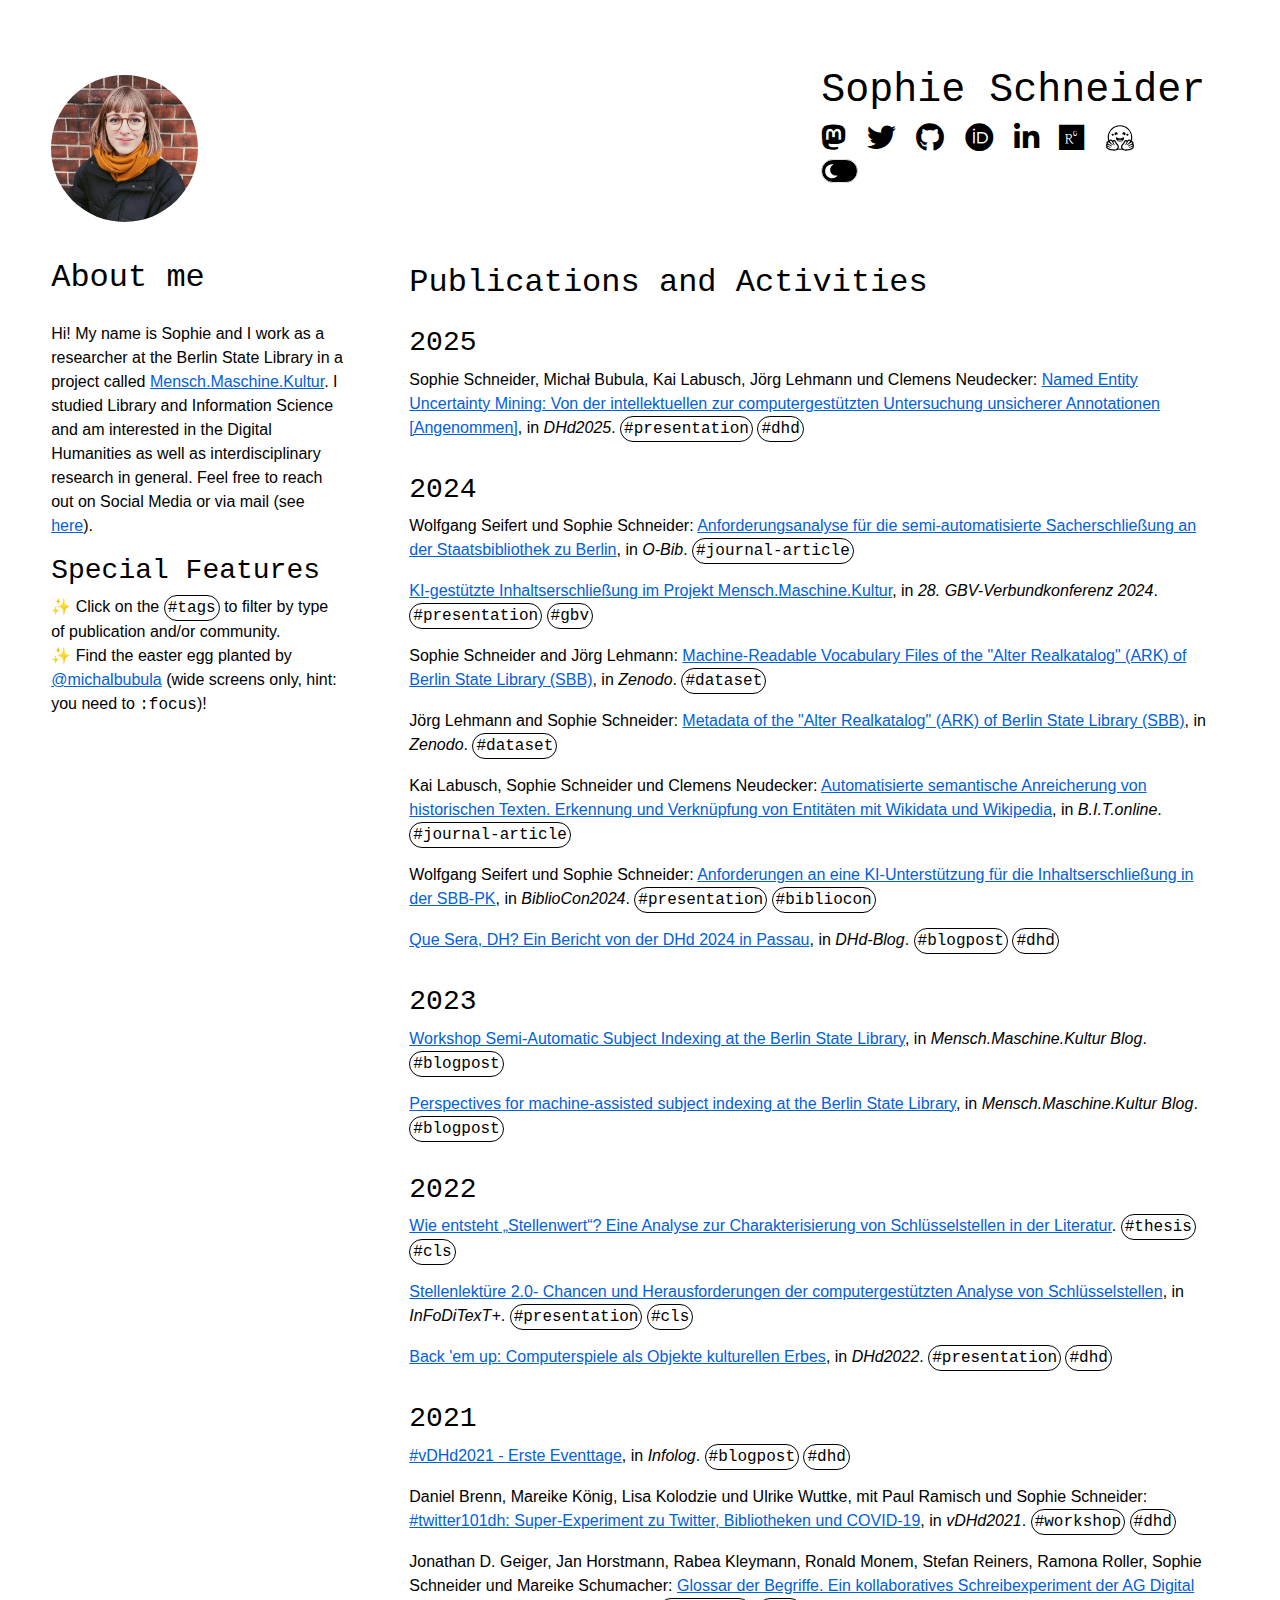
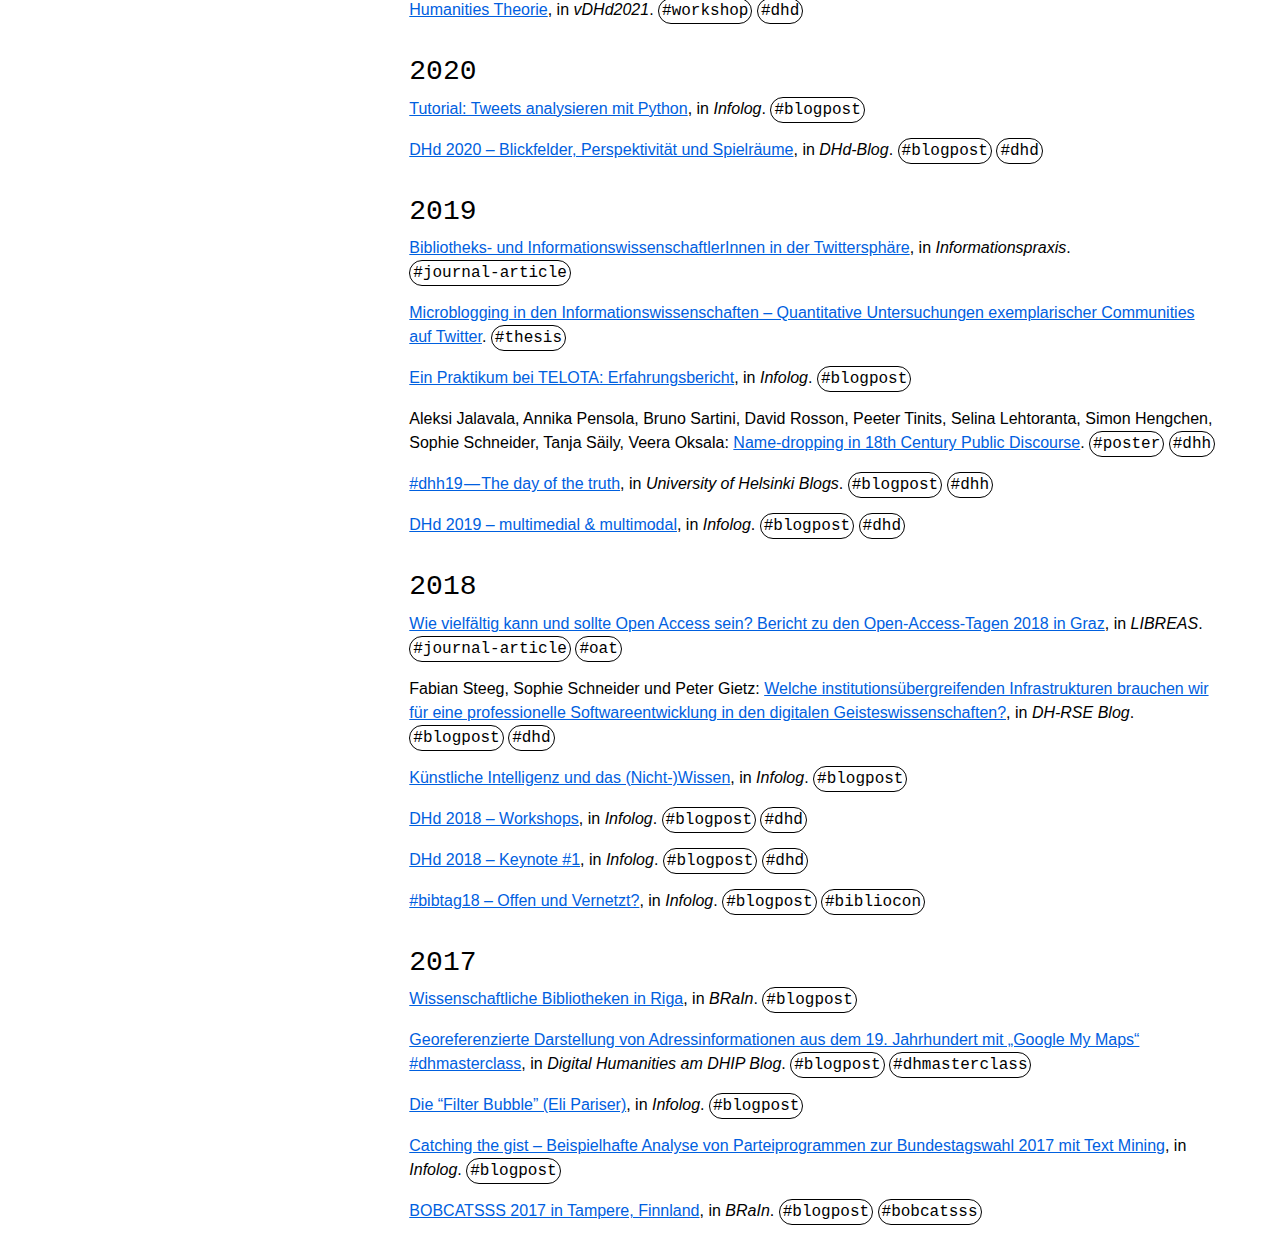
==== commit 90eaaddb: "fix #tags feature description" ====
--- a/index.html
+++ b/index.html
@@ -50,7 +50,7 @@
       <h2>About me</h2>
       <p id="introduction">Hi! My name is Sophie and I work as a researcher at the Berlin State Library in a project called <a href="https://mmk.sbb.berlin/?lang=en" target="_blank">Mensch.Maschine.Kultur</a>. I studied Library and Information Science and am interested in the Digital Humanities as well as interdisciplinary research in general. Feel free to reach out on Social Media or via mail (see <a href="https://mmk.sbb.berlin/contact/?lang=en" target="_blank">here</a>).</p>
       <h3>Special Features</h3>
-      <p>✨ Click on the <span class="hashtag hashtag-journal-article light-mode">tags</span> to filter by type of publication and/or community. <br>✨ Find the easter egg planted by <a href="https://github.com/michalbubula" target="_blank">@michalbubula</a> (wide screens only, hint: you need to <span style="font-family: monospace;">:focus</span>)!</p></figcaption>
+      <p>✨ Click on the <span class="hashtag light-mode">tags</span> to filter by type of publication and/or community. <br>✨ Find the easter egg planted by <a href="https://github.com/michalbubula" target="_blank">@michalbubula</a> (wide screens only, hint: you need to <span style="font-family: monospace;">:focus</span>)!</p></figcaption>
     </div>
     <div class="container">
 
--- a/style.css
+++ b/style.css
@@ -314,6 +314,13 @@
     -moz-animation: move 20s ease-in-out infinite, spin_back 3s linear infinite;
     animation: move 20s ease-in-out infinite, spin_back 3s linear infinite;
 }
+
+#img_profile:hover:not(:focus) {
+    -webkit-animation: spin 4s linear infinite;
+    -moz-animation: spin 4s linear infinite;
+    animation: spin 4s linear infinite;
+}
+
 
 #transp {
 	opacity: 0%;
@@ -336,7 +343,14 @@
     animation: none; 
 	z-index: -1;
     display: none;
-}}
+}
+
+#img_profile:hover {
+    -webkit-animation: spin 4s linear infinite;
+    -moz-animation: spin 4s linear infinite;
+    animation: spin 4s linear infinite;
+}
+}
 
 #img_profile {
 	position: absolute;
@@ -349,12 +363,6 @@
     animation: none;
 }
 
-#img_profile:hover {
-    -webkit-animation: spin 4s linear infinite;
-    -moz-animation: spin 4s linear infinite;
-    animation: spin 4s linear infinite;
-}
-
 /*buttons/icons*/
 
 .social-buttons a {
